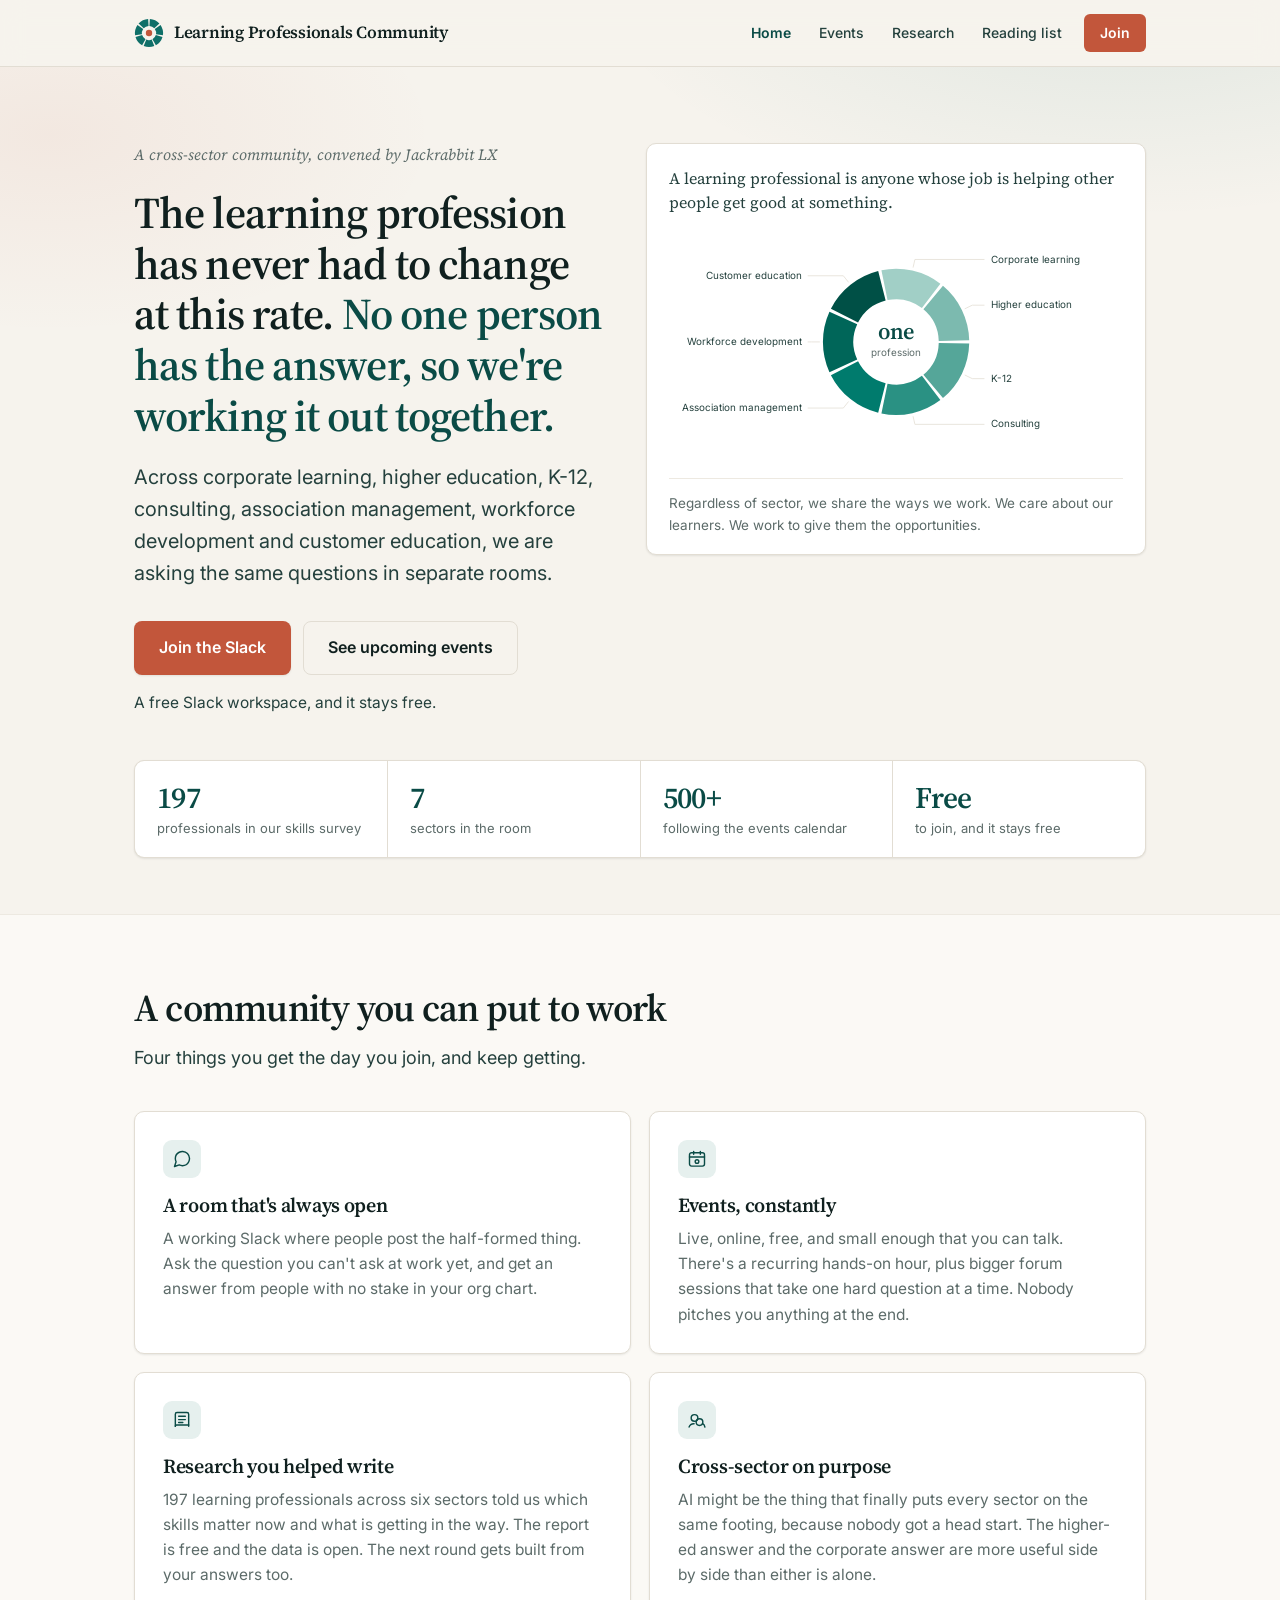
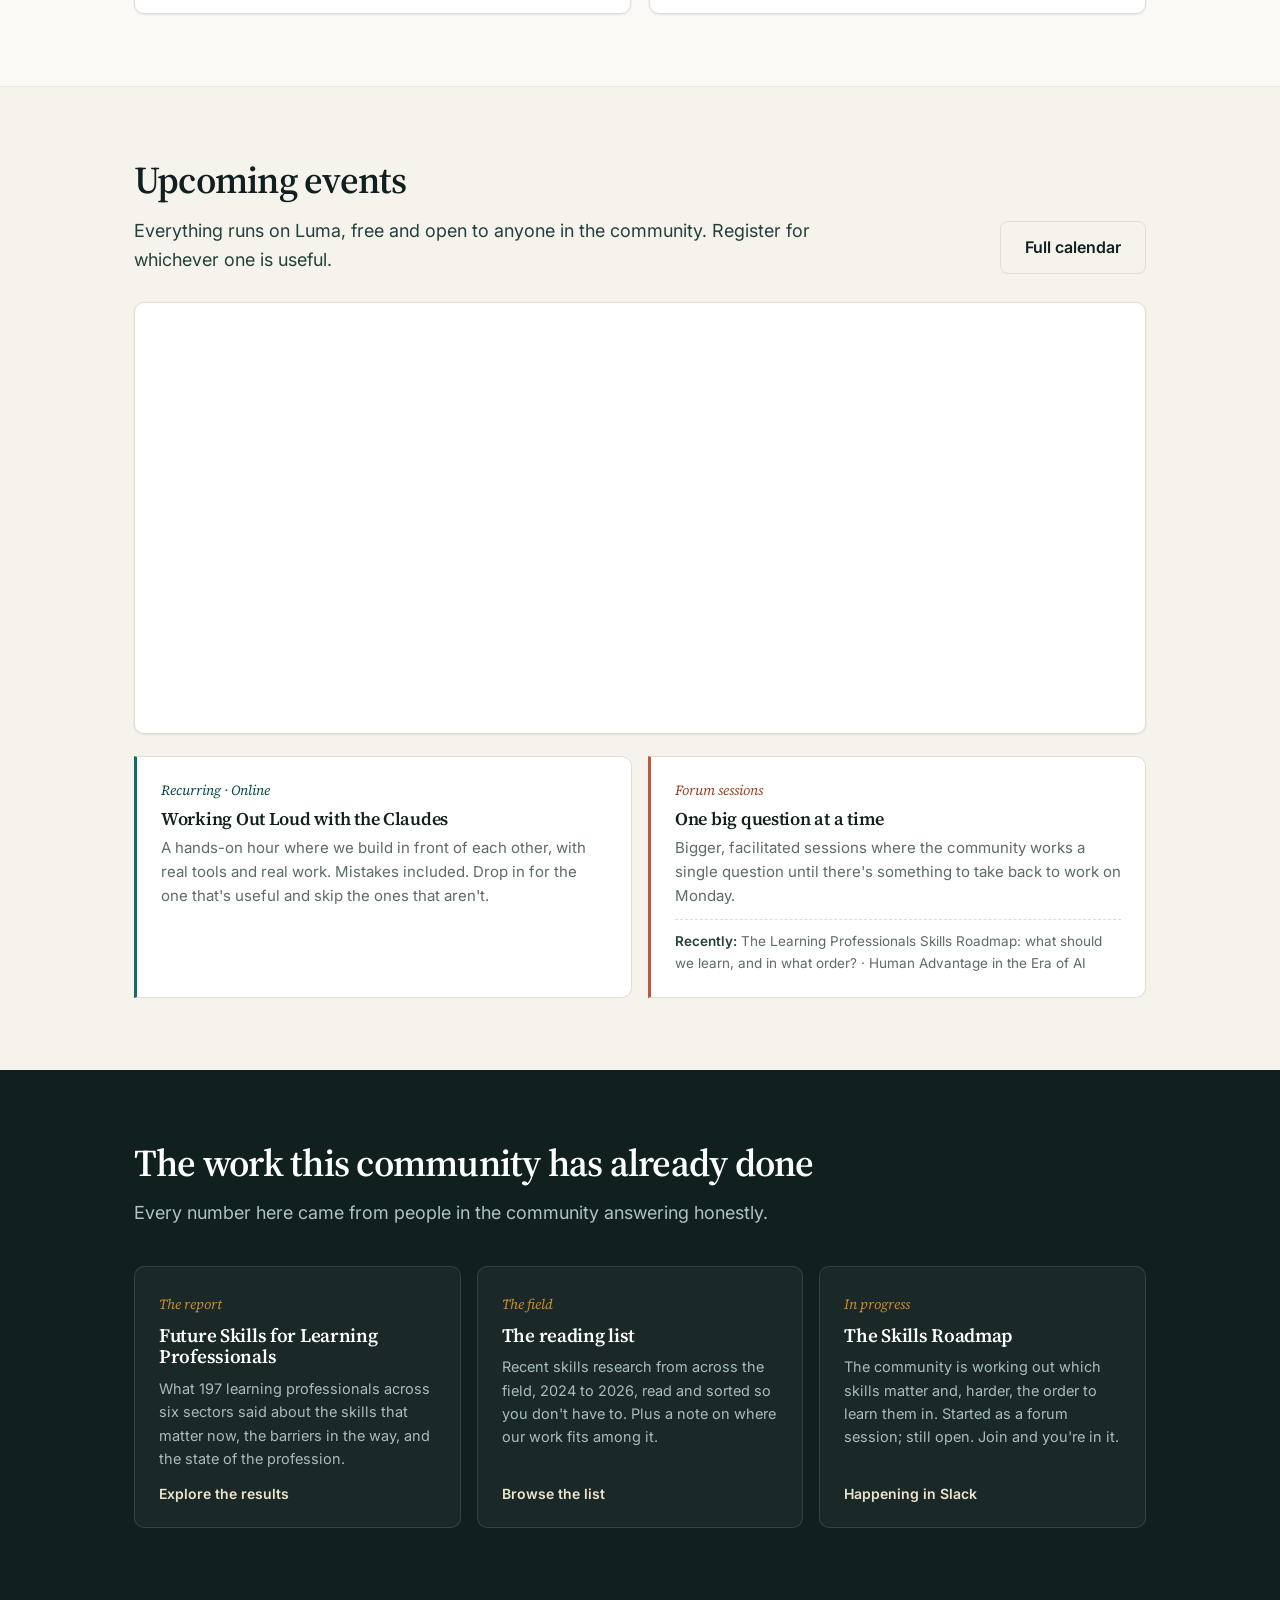
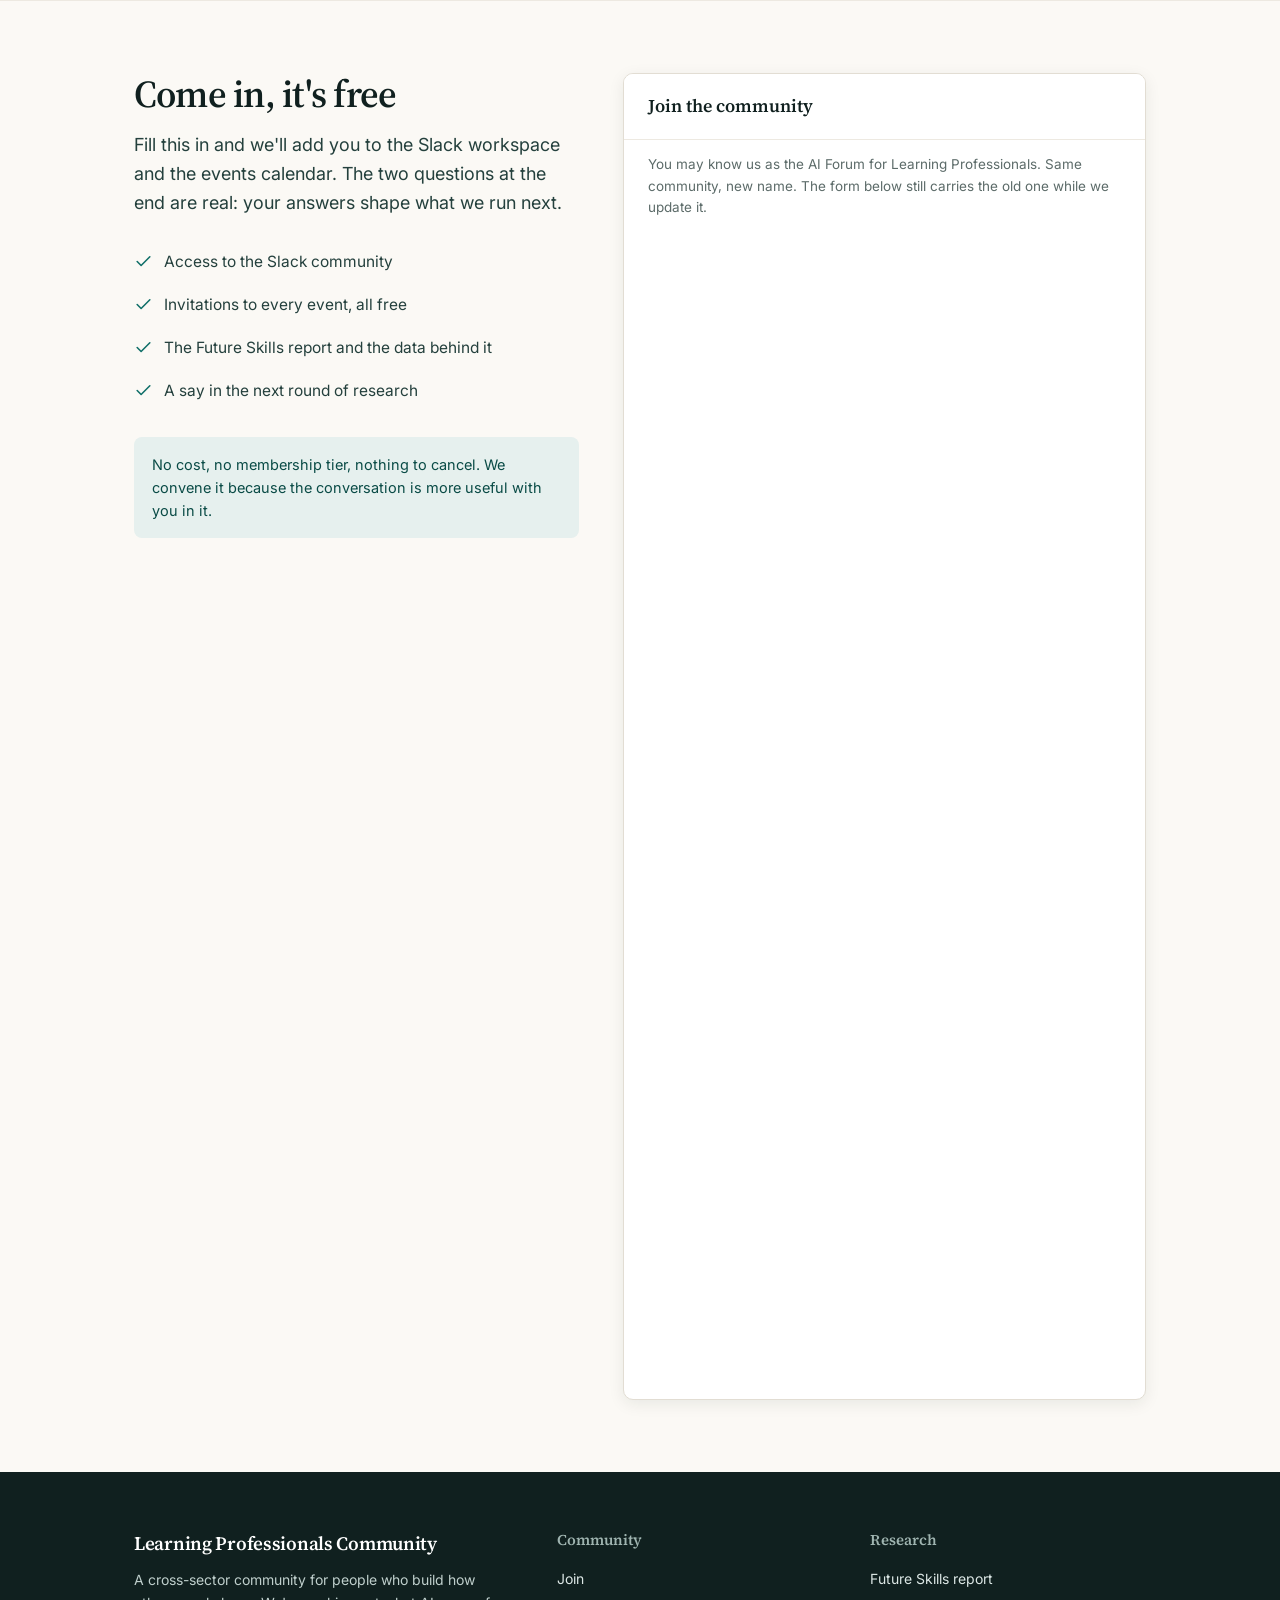
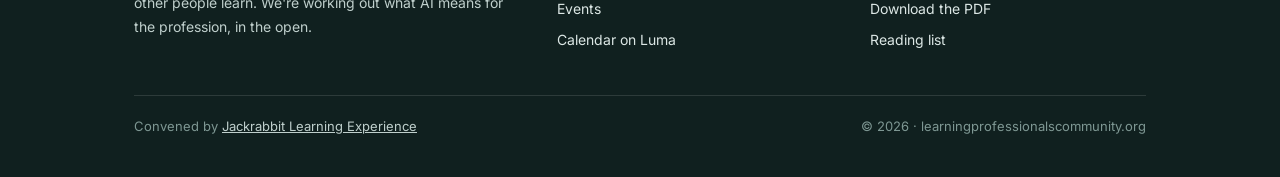
==== index.html @ d0ec8c8e "Rewrite the search and social blurbs to match the new headline Both were written for "Nobody has wor" ====
<!DOCTYPE html>
<html lang="en">
<head>
<meta charset="UTF-8">
<meta name="viewport" content="width=device-width, initial-scale=1.0">
<title>Learning Professionals Community</title>
<meta name="description" content="A free Slack community for learning professionals across seven sectors, with live online events and open research built from our own answers.">
<meta property="og:title" content="Learning Professionals Community">
<meta property="og:description" content="The learning profession has never had to change at this rate, and no one person has the answer. Free, on Slack, across seven sectors.">
<meta property="og:type" content="website">
<meta property="og:url" content="https://learningprofessionalscommunity.org/">
<meta property="og:image" content="https://learningprofessionalscommunity.org/assets/og-card.png">
<meta property="og:image:width" content="1200">
<meta property="og:image:height" content="630">
<meta property="og:image:alt" content="Learning Professionals Community. Free. On Slack. Run by practitioners.">
<meta property="og:site_name" content="Learning Professionals Community">
<meta name="twitter:card" content="summary_large_image">
<meta name="twitter:image" content="https://learningprofessionalscommunity.org/assets/og-card.png">
<link rel="icon" href="assets/mark.svg" type="image/svg+xml">
<link rel="preconnect" href="https://fonts.googleapis.com">
<link rel="preconnect" href="https://fonts.gstatic.com" crossorigin>
<link href="https://fonts.googleapis.com/css2?family=Inter:wght@400;500;600;700&family=Source+Serif+4:opsz,wght@8..60,400;8..60,600;8..60,700&display=swap" rel="stylesheet">
<link rel="stylesheet" href="assets/style.css">
<style>
  /* ---------- Hero ---------- */
  .hero {
    background:
      radial-gradient(900px 420px at 88% -12%, rgba(15,111,104,0.10), transparent 60%),
      radial-gradient(620px 320px at 4% 8%, rgba(194,86,59,0.07), transparent 62%);
    padding: 76px 0 56px;
  }
  .hero-kicker {
    font-family: var(--serif);
    font-style: italic;
    font-size: 15.5px;
    color: var(--muted);
    margin-bottom: 20px;
  }
  .hero h1 {
    font-size: clamp(31px, 4vw, 44px);
    max-width: 23ch;
    margin-bottom: 20px;
  }
  .hero h1 em { font-style: normal; color: var(--teal-deep); }
  .hero-lede {
    font-size: clamp(17px, 2vw, 20px);
    color: var(--ink-soft);
    max-width: 58ch;
    margin-bottom: 32px;
  }
  .hero-actions { display: flex; gap: 12px; flex-wrap: wrap; margin-bottom: 44px; }

  .stat-strip {
    display: grid;
    grid-template-columns: repeat(4, 1fr);
    gap: 1px;
    background: var(--line);
    border: 1px solid var(--line);
    border-radius: var(--radius);
    overflow: hidden;
    box-shadow: var(--shadow-sm);
  }
  .stat { background: var(--surface); padding: 20px 22px; }
  .stat .n {
    font-family: var(--serif);
    font-size: 30px;
    font-weight: 600;
    color: var(--teal-deep);
    letter-spacing: -0.02em;
    line-height: 1.1;
  }
  .stat .l {
    font-size: 13px;
    color: var(--muted);
    margin-top: 5px;
    line-height: 1.4;
  }

  /* ---------- Hero sector ring ---------- */
  .hero-grid {
    display: grid;
    grid-template-columns: 1fr 1.06fr;
    gap: 40px;
    align-items: start;
    margin-bottom: 44px;
  }
  .hero-copy .hero-actions { margin-bottom: 0; }

  .hero-assure {
    margin-top: 16px;
    font-size: 15.5px;
    color: var(--ink-soft);
  }
  .form-card-note {
    padding: 14px 24px 0;
    font-size: 13.5px;
    line-height: 1.6;
    color: var(--muted);
  }

  .sector-figure {
    background: var(--surface);
    border: 1px solid var(--line);
    border-radius: var(--radius);
    padding: 22px 22px 18px;
    box-shadow: var(--shadow-sm);
  }
  .sector-def {
    font-family: var(--serif);
    font-size: 16px;
    line-height: 1.5;
    color: var(--ink-soft);
    margin-bottom: 6px;
  }
  .sector-ring { width: 100%; height: auto; display: block; }

  .seg { transition: opacity 0.16s ease, fill 0.16s ease; }
  .lead { fill: none; stroke: var(--line); stroke-width: 1; }
  .lbl { font-family: var(--sans); font-size: 13px; fill: var(--ink-soft); }
  .lead, .lbl { transition: stroke 0.16s ease, fill 0.16s ease, font-weight 0.16s ease; }

  .sector-figure.on .seg { opacity: 0.25; }
  .sector-figure.on .seg.hot { opacity: 1; fill: var(--clay); }
  .sector-figure.on .lbl { fill: var(--muted); }
  .sector-figure.on .lbl.hot { fill: var(--clay-deep); font-weight: 600; }
  .sector-figure.on .lead.hot { stroke: var(--clay); }

  .ring-centre-n {
    font-family: var(--serif); font-size: 30px; font-weight: 600;
    fill: var(--teal-deep); letter-spacing: -0.02em;
  }
  .ring-centre-l { font-family: var(--sans); font-size: 13px; fill: var(--muted); }

  .sector-list { display: none; list-style: none; margin: 4px 0 0; }
  .sector-list li {
    display: flex; align-items: center; gap: 9px;
    font-size: 14.5px; color: var(--ink-soft); padding: 4px 0;
  }
  .sector-list .dot { width: 9px; height: 9px; border-radius: 2px; flex-shrink: 0; }

  .sector-figure figcaption {
    margin-top: 14px; padding-top: 14px;
    border-top: 1px solid var(--line-soft);
    font-size: 13.5px; line-height: 1.6; color: var(--muted);
  }

  @media (max-width: 980px) {
    .hero-grid { grid-template-columns: 1fr; gap: 34px; }
  }
  @media (max-width: 620px) {
    .ring-labels { display: none; }
    .sector-ring { max-width: 300px; margin: 0 auto; }
    .sector-list { display: block; }
  }
  @media (prefers-reduced-motion: reduce) {
    .seg, .lead, .lbl { transition: none; }
  }

  /* ---------- Benefits ---------- */
  .benefits { background: var(--surface-alt); border-top: 1px solid var(--line-soft); border-bottom: 1px solid var(--line-soft); }
  .benefit-grid {
    display: grid;
    grid-template-columns: repeat(2, 1fr);
    gap: 18px;
    margin-top: 38px;
  }
  .benefit {
    background: var(--surface);
    border: 1px solid var(--line);
    border-radius: var(--radius);
    padding: 28px 28px 26px;
    box-shadow: var(--shadow-sm);
  }
  .benefit .ico {
    width: 38px; height: 38px;
    border-radius: 9px;
    background: var(--teal-wash);
    display: grid; place-items: center;
    margin-bottom: 16px;
  }
  .benefit .ico svg { width: 20px; height: 20px; stroke: var(--teal-deep); fill: none; stroke-width: 1.7; stroke-linecap: round; stroke-linejoin: round; }
  .benefit h3 { margin-bottom: 9px; color: var(--ink); }
  .benefit p { color: var(--muted); font-size: 15.5px; line-height: 1.62; }

  /* ---------- Events ---------- */
  .events-head {
    display: flex;
    align-items: flex-end;
    justify-content: space-between;
    gap: 24px;
    flex-wrap: wrap;
    margin-bottom: 28px;
  }
  .luma-frame {
    border: 1px solid var(--line);
    border-radius: var(--radius);
    overflow: hidden;
    background: var(--surface);
    box-shadow: var(--shadow-sm);
  }
  .luma-frame iframe { display: block; width: 100%; height: 430px; border: 0; }

  .rhythm {
    display: grid;
    grid-template-columns: repeat(2, 1fr);
    gap: 16px;
    margin-top: 22px;
  }
  .rhythm-card {
    background: var(--surface);
    border: 1px solid var(--line);
    border-left: 3px solid var(--teal);
    border-radius: 0 var(--radius) var(--radius) 0;
    padding: 22px 24px;
  }
  .rhythm-card.alt { border-left-color: var(--clay); }
  .rhythm-kicker {
    font-family: var(--serif); font-style: italic;
    font-size: 14px; color: var(--teal-deep); margin-bottom: 7px;
  }
  .rhythm-card.alt .rhythm-kicker { color: var(--clay-deep); }
  .rhythm-card h3 { font-size: 18px; margin-bottom: 7px; }
  .rhythm-card p { font-size: 15px; color: var(--muted); line-height: 1.6; }
  .rhythm-card .past { font-size: 13.5px; color: var(--muted); margin-top: 11px; padding-top: 11px; border-top: 1px dashed var(--line); }
  .rhythm-card .past strong { color: var(--ink-soft); font-weight: 600; }

  /* ---------- Research ---------- */
  .research { background: var(--ink); color: #DCE7E5; }
  .research h2 { color: #fff; }
  .research .lede { color: #AFC3C0; }
  .research-grid {
    display: grid;
    grid-template-columns: repeat(3, 1fr);
    gap: 16px;
    margin-top: 38px;
  }
  .rcard {
    background: rgba(255,255,255,0.045);
    border: 1px solid rgba(255,255,255,0.11);
    border-radius: var(--radius);
    padding: 26px 24px 22px;
    text-decoration: none;
    display: flex;
    flex-direction: column;
    gap: 9px;
    transition: background 0.15s, border-color 0.15s, transform 0.15s;
  }
  a.rcard:hover { background: rgba(255,255,255,0.085); border-color: rgba(255,255,255,0.24); transform: translateY(-2px); }
  .rcard .tag {
    font-family: var(--serif); font-style: italic;
    font-size: 14px; color: var(--amber);
  }
  .rcard h3 { color: #fff; font-size: 19px; }
  .rcard p { font-size: 14.5px; color: #A8BDBA; line-height: 1.6; flex: 1; }
  .rcard .go { font-size: 14px; font-weight: 600; color: #EFE3CE; margin-top: 4px; }
  .rcard.static { cursor: default; }

  /* ---------- Join ---------- */
  .join { background: var(--surface-alt); border-top: 1px solid var(--line-soft); }
  .join-layout {
    display: grid;
    grid-template-columns: 0.92fr 1.08fr;
    gap: 44px;
    align-items: start;
  }
  .join-points { list-style: none; margin-top: 24px; }
  .join-points li {
    display: flex; gap: 11px; align-items: flex-start;
    padding: 9px 0; font-size: 15.5px; color: var(--ink-soft);
  }
  .join-points svg { width: 19px; height: 19px; flex-shrink: 0; margin-top: 2px; stroke: var(--teal); fill: none; stroke-width: 2; stroke-linecap: round; stroke-linejoin: round; }
  .join-note {
    margin-top: 24px; padding: 16px 18px;
    background: var(--teal-wash); border-radius: 8px;
    font-size: 14.5px; color: var(--teal-deep); line-height: 1.6;
  }
  .form-card {
    background: var(--surface);
    border: 1px solid var(--line);
    border-radius: var(--radius);
    box-shadow: var(--shadow-md);
    overflow: hidden;
  }
  .form-card-head {
    padding: 18px 24px;
    border-bottom: 1px solid var(--line-soft);
    background: var(--surface);
  }
  .form-card-head strong { font-family: var(--serif); font-size: 18px; font-weight: 600; display: block; }
  .form-card iframe { display: block; width: 100%; height: 1180px; border: 0; }

  @media (max-width: 900px) {
    .join-layout { grid-template-columns: 1fr; gap: 32px; }
    .research-grid { grid-template-columns: 1fr; }
  }
  @media (max-width: 760px) {
    .hero { padding: 48px 0 40px; }
    .stat-strip { grid-template-columns: repeat(2, 1fr); }
    .benefit-grid, .rhythm { grid-template-columns: 1fr; }
    .luma-frame iframe { height: 480px; }
    .form-card iframe { height: 1320px; }
  }
</style>
</head>
<body>

<header class="masthead">
  <div class="masthead-inner">
    <a class="wordmark" href="index.html">
      <svg class="mark" viewBox="0 0 32 32" aria-hidden="true">
        <path d="M16.92 1.03A15 15 0 0 1 27.13 5.95L21.64 10.91A7.6 7.6 0 0 0 16.46 8.41Z" fill="#0F6F68"/>
        <path d="M28.28 7.38A15 15 0 0 1 30.8 18.44L23.5 17.24A7.6 7.6 0 0 0 22.22 11.63Z" fill="#0F6F68"/>
        <path d="M30.39 20.22A15 15 0 0 1 23.32 29.09L19.71 22.63A7.6 7.6 0 0 0 23.29 18.14Z" fill="#0F6F68"/>
        <path d="M21.67 29.89A15 15 0 0 1 10.33 29.89L13.13 23.04A7.6 7.6 0 0 0 18.87 23.04Z" fill="#0F6F68"/>
        <path d="M8.68 29.09A15 15 0 0 1 1.61 20.22L8.71 18.14A7.6 7.6 0 0 0 12.29 22.63Z" fill="#0F6F68"/>
        <path d="M1.2 18.44A15 15 0 0 1 3.72 7.38L9.78 11.63A7.6 7.6 0 0 0 8.5 17.24Z" fill="#0F6F68"/>
        <path d="M4.87 5.95A15 15 0 0 1 15.08 1.03L15.54 8.41A7.6 7.6 0 0 0 10.36 10.91Z" fill="#0F6F68"/>
        <circle cx="16" cy="16" r="3.4" fill="#C2563B"/>
      </svg>
      <span class="wordmark-text">Learning Professionals Community</span>
    </a>
    <nav class="site-nav">
      <a href="index.html" class="current">Home</a>
      <a href="#events">Events</a>
      <a href="research.html">Research</a>
      <a href="reading-list.html">Reading list</a>
      <a href="#join" class="nav-cta">Join</a>
    </nav>
  </div>
</header>

<main>

  <!-- ===== Hero ===== -->
  <section class="hero">
    <div class="wrap">
      <div class="hero-grid">
       <div class="hero-copy">
        <div class="hero-kicker">A cross-sector community, convened by Jackrabbit LX</div>
        <h1>The learning profession has never had to change at this rate. <em>No one person has the answer, so we're working it out together.</em></h1>
        <p class="hero-lede">
          Across corporate learning, higher education, K-12, consulting, association
          management, workforce development and customer education, we are asking the same
          questions in separate rooms.
        </p>
        <div class="hero-actions">
          <a class="btn btn-primary" href="#join">Join the Slack</a>
          <a class="btn btn-ghost" href="#events">See upcoming events</a>
        </div>
        <p class="hero-assure">A free Slack workspace, and it stays free.</p>
       </div>
      <figure class="sector-figure">
        <p class="sector-def">A learning professional is anyone whose job is helping other
          people get good at something.</p>
        <svg class="sector-ring" viewBox="-18 0 596 320" role="img"
             aria-label="A ring of seven equal segments, one for each sector these learning professionals work in">
          <g class="ring-segs">
        <path class="seg" data-i="0" fill="#A1CFC6" d="M260.77 65.95A96 96 0 0 1 338.14 83.61L313.91 115.44A56 56 0 0 0 268.78 105.14Z"><title>Corporate learning</title></path>
        <path class="seg" data-i="1" fill="#7CBAAF" d="M341.54 86.32A96 96 0 0 1 375.98 157.82L335.99 158.73A56 56 0 0 0 315.9 117.02Z"><title>Higher education</title></path>
        <path class="seg" data-i="2" fill="#55A699" d="M375.98 162.18A96 96 0 0 1 341.54 233.68L315.9 202.98A56 56 0 0 0 335.99 161.27Z"><title>K-12</title></path>
        <path class="seg" data-i="3" fill="#2A9183" d="M338.14 236.39A96 96 0 0 1 260.77 254.05L268.78 214.86A56 56 0 0 0 313.91 204.56Z"><title>Consulting</title></path>
        <path class="seg" data-i="4" fill="#007B6D" d="M256.52 253.08A96 96 0 0 1 194.47 203.6L230.11 185.44A56 56 0 0 0 266.3 214.3Z"><title>Association management</title></path>
        <path class="seg" data-i="5" fill="#006659" d="M192.58 199.68A96 96 0 0 1 192.58 120.32L229.01 136.85A56 56 0 0 0 229.01 183.15Z"><title>Workforce development</title></path>
        <path class="seg" data-i="6" fill="#005046" d="M194.47 116.4A96 96 0 0 1 256.52 66.92L266.3 105.7A56 56 0 0 0 230.11 134.56Z"><title>Customer education</title></path>

          </g>
          <g class="ring-labels">
        <path class="lead" data-i="0" d="M302.3 62.5L304.7 51.8L396 51.8"/>
        <path class="lead" data-i="1" d="M370.1 116.6L380 111.8L396 111.8"/>
        <path class="lead" data-i="2" d="M370.1 203.4L380 208.2L396 208.2"/>
        <path class="lead" data-i="3" d="M302.3 257.5L304.7 268.2L396 268.2"/>
        <path class="lead" data-i="4" d="M217.7 238.2L210.8 246.8L164 246.8"/>
        <path class="lead" data-i="5" d="M180 160L169 160L164 160"/>
        <path class="lead" data-i="6" d="M217.7 81.8L210.8 73.2L164 73.2"/>

        <text class="lbl" data-i="0" x="404" y="55.8" text-anchor="start">Corporate learning</text>
        <text class="lbl" data-i="1" x="404" y="115.8" text-anchor="start">Higher education</text>
        <text class="lbl" data-i="2" x="404" y="212.2" text-anchor="start">K-12</text>
        <text class="lbl" data-i="3" x="404" y="272.2" text-anchor="start">Consulting</text>
        <text class="lbl" data-i="4" x="156" y="250.8" text-anchor="end">Association management</text>
        <text class="lbl" data-i="5" x="156" y="164" text-anchor="end">Workforce development</text>
        <text class="lbl" data-i="6" x="156" y="77.2" text-anchor="end">Customer education</text>

          </g>
          <text class="ring-centre-n" x="280" y="156" text-anchor="middle">one</text>
          <text class="ring-centre-l" x="280" y="178" text-anchor="middle">profession</text>
        </svg>
        <ul class="sector-list">
          <li data-i="0"><span class="dot" style="background:#A1CFC6"></span>Corporate learning</li>
          <li data-i="1"><span class="dot" style="background:#7CBAAF"></span>Higher education</li>
          <li data-i="2"><span class="dot" style="background:#55A699"></span>K-12</li>
          <li data-i="3"><span class="dot" style="background:#2A9183"></span>Consulting</li>
          <li data-i="4"><span class="dot" style="background:#007B6D"></span>Association management</li>
          <li data-i="5"><span class="dot" style="background:#006659"></span>Workforce development</li>
          <li data-i="6"><span class="dot" style="background:#005046"></span>Customer education</li>
        </ul>
        <figcaption>
          Regardless of sector, we share the ways we work. We care about our learners.
          We work to give them the opportunities.
        </figcaption>
      </figure>
      </div>

      <div class="stat-strip">
        <div class="stat"><div class="n">197</div><div class="l">professionals in our skills survey</div></div>
        <div class="stat"><div class="n">7</div><div class="l">sectors in the room</div></div>
        <div class="stat"><div class="n">500+</div><div class="l">following the events calendar</div></div>
        <div class="stat"><div class="n">Free</div><div class="l">to join, and it stays free</div></div>
      </div>
    </div>
  </section>

  <!-- ===== Benefits ===== -->
  <section class="benefits">
    <div class="wrap">
      <h2>A community you can put to work</h2>
      <p class="lede">Four things you get the day you join, and keep getting.</p>

      <div class="benefit-grid">
        <div class="benefit">
          <div class="ico"><svg viewBox="0 0 24 24"><path d="M21 11.5a8.4 8.4 0 0 1-.9 3.8 8.5 8.5 0 0 1-7.6 4.7 8.4 8.4 0 0 1-3.8-.9L3 21l1.9-5.7a8.4 8.4 0 0 1-.9-3.8 8.5 8.5 0 0 1 4.7-7.6 8.4 8.4 0 0 1 3.8-.9h.5a8.5 8.5 0 0 1 8 8v.5z"/></svg></div>
          <h3>A room that's always open</h3>
          <p>A working Slack where people post the half-formed thing. Ask the question you can't ask at work yet, and get an answer from people with no stake in your org chart.</p>
        </div>
        <div class="benefit">
          <div class="ico"><svg viewBox="0 0 24 24"><rect x="3" y="4.5" width="18" height="16" rx="2.5"/><path d="M3 9.5h18M8 2.8v3.4M16 2.8v3.4"/><circle cx="12" cy="15" r="2.2"/></svg></div>
          <h3>Events, constantly</h3>
          <p>Live, online, free, and small enough that you can talk. There's a recurring hands-on hour, plus bigger forum sessions that take one hard question at a time. Nobody pitches you anything at the end.</p>
        </div>
        <div class="benefit">
          <div class="ico"><svg viewBox="0 0 24 24"><path d="M4 19.5V5a2 2 0 0 1 2-2h12a2 2 0 0 1 2 2v14.5"/><path d="M4 19.5A1.5 1.5 0 0 1 5.5 18H20M8 7.5h8M8 11.5h8M8 15h5"/></svg></div>
          <h3>Research you helped write</h3>
          <p>197 learning professionals across six sectors told us which skills matter now and what is getting in the way. The report is free and the data is open. The next round gets built from your answers too.</p>
        </div>
        <div class="benefit">
          <div class="ico"><svg viewBox="0 0 24 24"><circle cx="9" cy="9.5" r="4"/><circle cx="15" cy="14.5" r="4"/><path d="M2.5 20.5a6 6 0 0 1 6-4M21.5 20.5a6 6 0 0 0-3-4.4"/></svg></div>
          <h3>Cross-sector on purpose</h3>
          <p>AI might be the thing that finally puts every sector on the same footing, because nobody got a head start. The higher-ed answer and the corporate answer are more useful side by side than either is alone.</p>
        </div>
      </div>
    </div>
  </section>

  <!-- ===== Events ===== -->
  <section id="events">
    <div class="wrap">
      <div class="events-head">
        <div>
          <h2>Upcoming events</h2>
          <p class="lede">Everything runs on Luma, free and open to anyone in the community. Register for whichever one is useful.</p>
        </div>
        <a class="btn btn-ghost" href="https://luma.com/jlx" target="_blank" rel="noopener">Full calendar</a>
      </div>

      <div class="luma-frame">
        <iframe src="https://luma.com/embed/calendar/cal-mXmLGOjZAUvTh31/events?theme=light" title="Upcoming events calendar" allowfullscreen loading="lazy"></iframe>
      </div>

      <div class="rhythm">
        <div class="rhythm-card">
          <div class="rhythm-kicker">Recurring · Online</div>
          <h3>Working Out Loud with the Claudes</h3>
          <p>A hands-on hour where we build in front of each other, with real tools and real work. Mistakes included. Drop in for the one that's useful and skip the ones that aren't.</p>
        </div>
        <div class="rhythm-card alt">
          <div class="rhythm-kicker">Forum sessions</div>
          <h3>One big question at a time</h3>
          <p>Bigger, facilitated sessions where the community works a single question until there's something to take back to work on Monday.</p>
          <div class="past"><strong>Recently:</strong> The Learning Professionals Skills Roadmap: what should we learn, and in what order? · Human Advantage in the Era of AI</div>
        </div>
      </div>
    </div>
  </section>

  <!-- ===== Research ===== -->
  <section class="research">
    <div class="wrap">
      <h2>The work this community has already done</h2>
      <p class="lede">Every number here came from people in the community answering honestly.</p>

      <div class="research-grid">
        <a class="rcard" href="research.html">
          <div class="tag">The report</div>
          <h3>Future Skills for Learning Professionals</h3>
          <p>What 197 learning professionals across six sectors said about the skills that matter now, the barriers in the way, and the state of the profession.</p>
          <div class="go">Explore the results</div>
        </a>
        <a class="rcard" href="reading-list.html">
          <div class="tag">The field</div>
          <h3>The reading list</h3>
          <p>Recent skills research from across the field, 2024 to 2026, read and sorted so you don't have to. Plus a note on where our work fits among it.</p>
          <div class="go">Browse the list</div>
        </a>
        <div class="rcard static">
          <div class="tag">In progress</div>
          <h3>The Skills Roadmap</h3>
          <p>The community is working out which skills matter and, harder, the order to learn them in. Started as a forum session; still open. Join and you're in it.</p>
          <div class="go">Happening in Slack</div>
        </div>
      </div>
    </div>
  </section>

  <!-- ===== Join ===== -->
  <section class="join" id="join">
    <div class="wrap">
      <div class="join-layout">
        <div>
          <h2>Come in, it's free</h2>
          <p class="lede">Fill this in and we'll add you to the Slack workspace and the events calendar. The two questions at the end are real: your answers shape what we run next.</p>
          <ul class="join-points">
            <li><svg viewBox="0 0 24 24"><path d="M20 6 9 17l-5-5"/></svg> Access to the Slack community</li>
            <li><svg viewBox="0 0 24 24"><path d="M20 6 9 17l-5-5"/></svg> Invitations to every event, all free</li>
            <li><svg viewBox="0 0 24 24"><path d="M20 6 9 17l-5-5"/></svg> The Future Skills report and the data behind it</li>
            <li><svg viewBox="0 0 24 24"><path d="M20 6 9 17l-5-5"/></svg> A say in the next round of research</li>
          </ul>
          <div class="join-note">
            No cost, no membership tier, nothing to cancel. We convene it because the
            conversation is more useful with you in it.
          </div>
        </div>

        <div class="form-card">
          <div class="form-card-head">
            <strong>Join the community</strong>
          </div>
          <p class="form-card-note">You may know us as the AI Forum for Learning Professionals.
            Same community, new name. The form below still carries the old one while we
            update it.</p>
          <iframe src="https://2w05j.share.hsforms.com/2_YnFYihuTkyVH8qlJ3sFTg" title="Join the Learning Professionals Community" loading="lazy"></iframe>
        </div>
      </div>
    </div>
  </section>

</main>

<footer class="site-foot">
  <div class="wrap">
    <div class="foot-grid">
      <div>
        <div class="foot-name">Learning Professionals Community</div>
        <p>A cross-sector community for people who build how other people learn. We're working out what AI means for the profession, in the open.</p>
      </div>
      <div class="foot-col">
        <h4>Community</h4>
        <a href="#join">Join</a>
        <a href="#events">Events</a>
        <a href="https://luma.com/jlx" target="_blank" rel="noopener">Calendar on Luma</a>
      </div>
      <div class="foot-col">
        <h4>Research</h4>
        <a href="research.html">Future Skills report</a>
        <a href="assets/future-skills-report.pdf">Download the PDF</a>
        <a href="reading-list.html">Reading list</a>
      </div>
    </div>
    <div class="foot-rule">
      <div>Convened by <a href="https://jackrabbitlx.com" target="_blank" rel="noopener">Jackrabbit Learning Experience</a></div>
      <div>&copy; 2026 · learningprofessionalscommunity.org</div>
    </div>
  </div>
</footer>

<script>
(function () {
  var fig = document.querySelector('.sector-figure');
  if (!fig) return;
  var parts = Array.prototype.slice.call(fig.querySelectorAll('[data-i]'));
  function show(i) {
    fig.classList.toggle('on', i !== null);
    parts.forEach(function (el) {
      el.classList.toggle('hot', i !== null && +el.dataset.i === i);
    });
  }
  parts.forEach(function (el) {
    el.addEventListener('mouseenter', function () { show(+el.dataset.i); });
  });
  fig.addEventListener('mouseleave', function () { show(null); });
})();
</script>

</body>
</html>
---- assets/style.css ----
/* The Learning Professionals Community — shared design system */

:root {
  --ink: #10201F;
  --ink-soft: #24403D;
  --paper: #F6F3ED;
  --surface: #FFFFFF;
  --surface-alt: #FBF9F5;
  --teal: #0F6F68;
  --teal-deep: #0A4B46;
  --teal-wash: #E6F0EE;
  --clay: #C2563B;
  --clay-deep: #9C4028;
  --amber: #C98A2E;
  --muted: #5C6B69;
  --line: #E2DDD3;
  --line-soft: #EDE9E1;

  --serif: 'Source Serif 4', Georgia, 'Times New Roman', serif;
  --sans: 'Inter', -apple-system, BlinkMacSystemFont, 'Segoe UI', Helvetica, Arial, sans-serif;

  --wrap: 1060px;
  --narrow: 720px;
  --radius: 10px;
  --shadow-sm: 0 1px 2px rgba(16, 32, 31, 0.05), 0 1px 3px rgba(16, 32, 31, 0.04);
  --shadow-md: 0 4px 16px rgba(16, 32, 31, 0.08);
  --shadow-lg: 0 16px 48px rgba(16, 32, 31, 0.12);
}

* { box-sizing: border-box; margin: 0; padding: 0; }

html { scroll-behavior: smooth; scroll-padding-top: 86px; }

body {
  font-family: var(--sans);
  background: var(--paper);
  color: var(--ink);
  line-height: 1.6;
  font-size: 17px;
  -webkit-font-smoothing: antialiased;
  -moz-osx-font-smoothing: grayscale;
}

img { max-width: 100%; height: auto; display: block; }

a { color: var(--teal); }

/* ---------- Masthead ---------- */

.masthead {
  position: sticky;
  top: 0;
  z-index: 50;
  background: rgba(246, 243, 237, 0.92);
  backdrop-filter: saturate(180%) blur(12px);
  -webkit-backdrop-filter: saturate(180%) blur(12px);
  border-bottom: 1px solid var(--line);
}

.masthead-inner {
  max-width: var(--wrap);
  margin: 0 auto;
  padding: 14px 24px;
  display: flex;
  align-items: center;
  gap: 24px;
}

.wordmark {
  display: flex;
  align-items: center;
  gap: 10px;
  text-decoration: none;
  flex-shrink: 0;
}

.wordmark .mark {
  width: 30px;
  height: 30px;
  flex-shrink: 0;
}

.wordmark-text {
  font-family: var(--serif);
  font-weight: 600;
  font-size: 17px;
  line-height: 1.15;
  color: var(--ink);
  letter-spacing: -0.015em;
  white-space: nowrap;
}

.site-nav {
  margin-left: auto;
  display: flex;
  align-items: center;
  gap: 4px;
  flex-wrap: wrap;
}

.site-nav a {
  font-size: 14px;
  font-weight: 500;
  text-decoration: none;
  color: var(--ink-soft);
  padding: 7px 12px;
  border-radius: 6px;
  transition: background 0.15s, color 0.15s;
  white-space: nowrap;
}

.site-nav a:hover { background: var(--surface); color: var(--teal-deep); }
.site-nav a.current { color: var(--teal-deep); font-weight: 600; }

.site-nav a.nav-cta {
  background: var(--clay);
  color: #fff;
  font-weight: 600;
  padding: 8px 16px;
  margin-left: 6px;
}

.site-nav a.nav-cta:hover { background: var(--clay-deep); color: #fff; }

/* ---------- Layout ---------- */

.wrap { max-width: var(--wrap); margin: 0 auto; padding: 0 24px; }
.narrow { max-width: var(--narrow); }

section { padding: 72px 0; }
section.tight { padding: 52px 0; }


h1, h2, h3 { font-family: var(--serif); letter-spacing: -0.02em; line-height: 1.15; font-weight: 600; }

h2 { font-size: clamp(28px, 4vw, 38px); color: var(--ink); margin-bottom: 14px; }
h3 { font-size: 20px; letter-spacing: -0.015em; }

.lede { font-size: 18px; color: var(--ink-soft); max-width: 62ch; }

/* ---------- Buttons ---------- */

.btn {
  display: inline-flex;
  align-items: center;
  gap: 8px;
  font-family: var(--sans);
  font-size: 16px;
  font-weight: 600;
  text-decoration: none;
  padding: 13px 24px;
  border-radius: 8px;
  transition: background 0.15s, transform 0.15s, box-shadow 0.15s, border-color 0.15s;
  border: 1px solid transparent;
}

.btn-primary { background: var(--clay); color: #fff; box-shadow: var(--shadow-sm); }
.btn-primary:hover { background: var(--clay-deep); transform: translateY(-1px); box-shadow: var(--shadow-md); }

.btn-ghost { background: transparent; color: var(--ink); border-color: var(--line); }
.btn-ghost:hover { background: var(--surface); border-color: var(--muted); transform: translateY(-1px); }

.btn-light { background: rgba(255,255,255,0.12); color: #fff; border-color: rgba(255,255,255,0.3); }
.btn-light:hover { background: rgba(255,255,255,0.2); transform: translateY(-1px); }

/* ---------- Footer ---------- */

.site-foot {
  background: var(--ink);
  color: #BFCFCC;
  padding: 56px 0 40px;
  font-size: 14px;
}

.foot-grid {
  display: grid;
  grid-template-columns: 1.4fr 1fr 1fr;
  gap: 36px;
  align-items: start;
}

.site-foot .foot-name {
  font-family: var(--serif);
  font-size: 19px;
  font-weight: 600;
  color: #fff;
  letter-spacing: -0.015em;
  margin-bottom: 10px;
}

.site-foot p { max-width: 42ch; line-height: 1.65; }

.foot-col h4 {
  font-family: var(--serif);
  font-size: 15px;
  font-weight: 600;
  color: #9FB4B0;
  margin-bottom: 12px;
}

.foot-col a {
  display: block;
  color: #DCE7E5;
  text-decoration: none;
  padding: 4px 0;
  transition: color 0.15s;
}

.foot-col a:hover { color: #fff; text-decoration: underline; }

.foot-rule {
  border-top: 1px solid rgba(255,255,255,0.12);
  margin-top: 40px;
  padding-top: 20px;
  display: flex;
  justify-content: space-between;
  gap: 16px;
  flex-wrap: wrap;
  font-size: 13px;
  color: #7E9793;
}

.foot-rule a { color: #BFCFCC; }

@media (max-width: 760px) {
  body { font-size: 16px; }
  section { padding: 52px 0; }
  .masthead-inner { padding: 12px 18px; gap: 12px; }
  .wrap { padding: 0 18px; }
  .site-nav { gap: 2px; }
  .site-nav a { padding: 6px 9px; font-size: 13px; }
  .site-nav a.nav-cta { padding: 7px 13px; margin-left: 2px; }
  .wordmark-text { font-size: 15px; white-space: normal; max-width: 13ch; }
  .foot-grid { grid-template-columns: 1fr; gap: 28px; }
}

@media (max-width: 420px) {
  .site-nav a:not(.nav-cta) { display: none; }
}
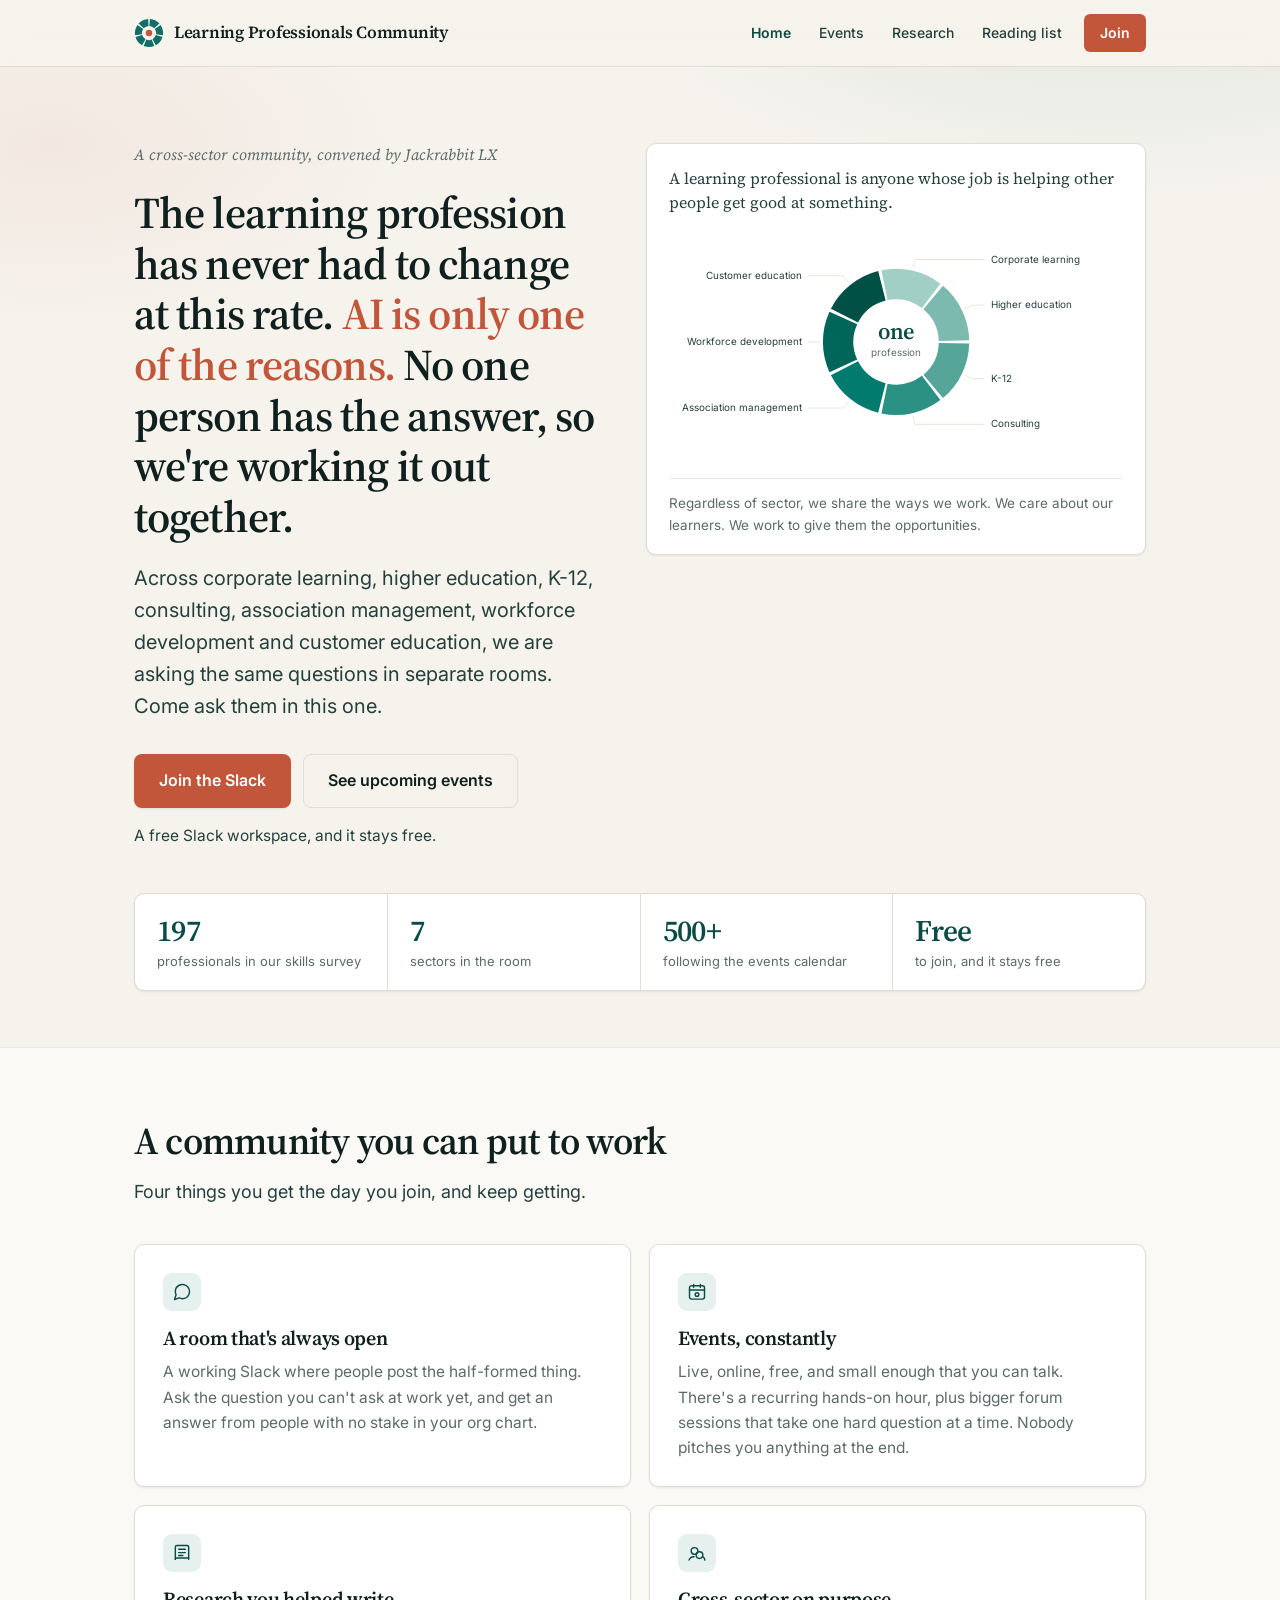
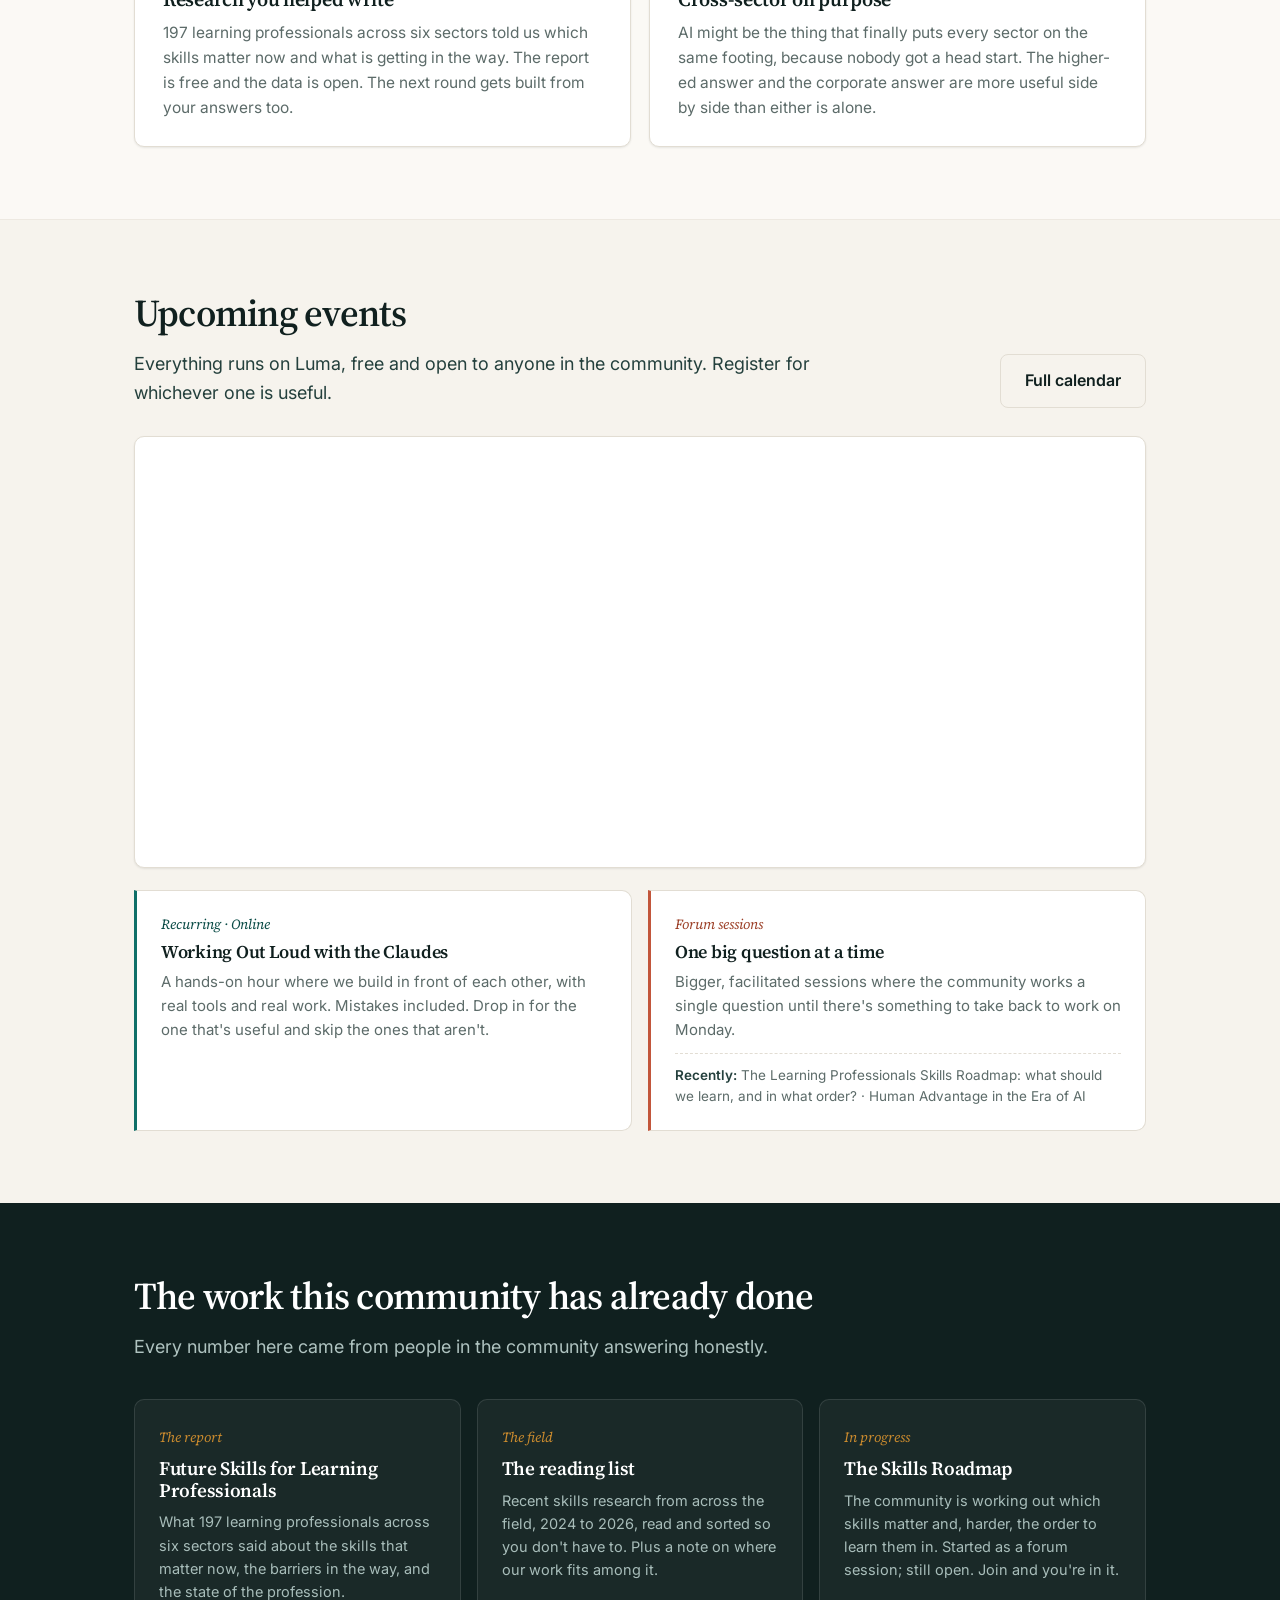
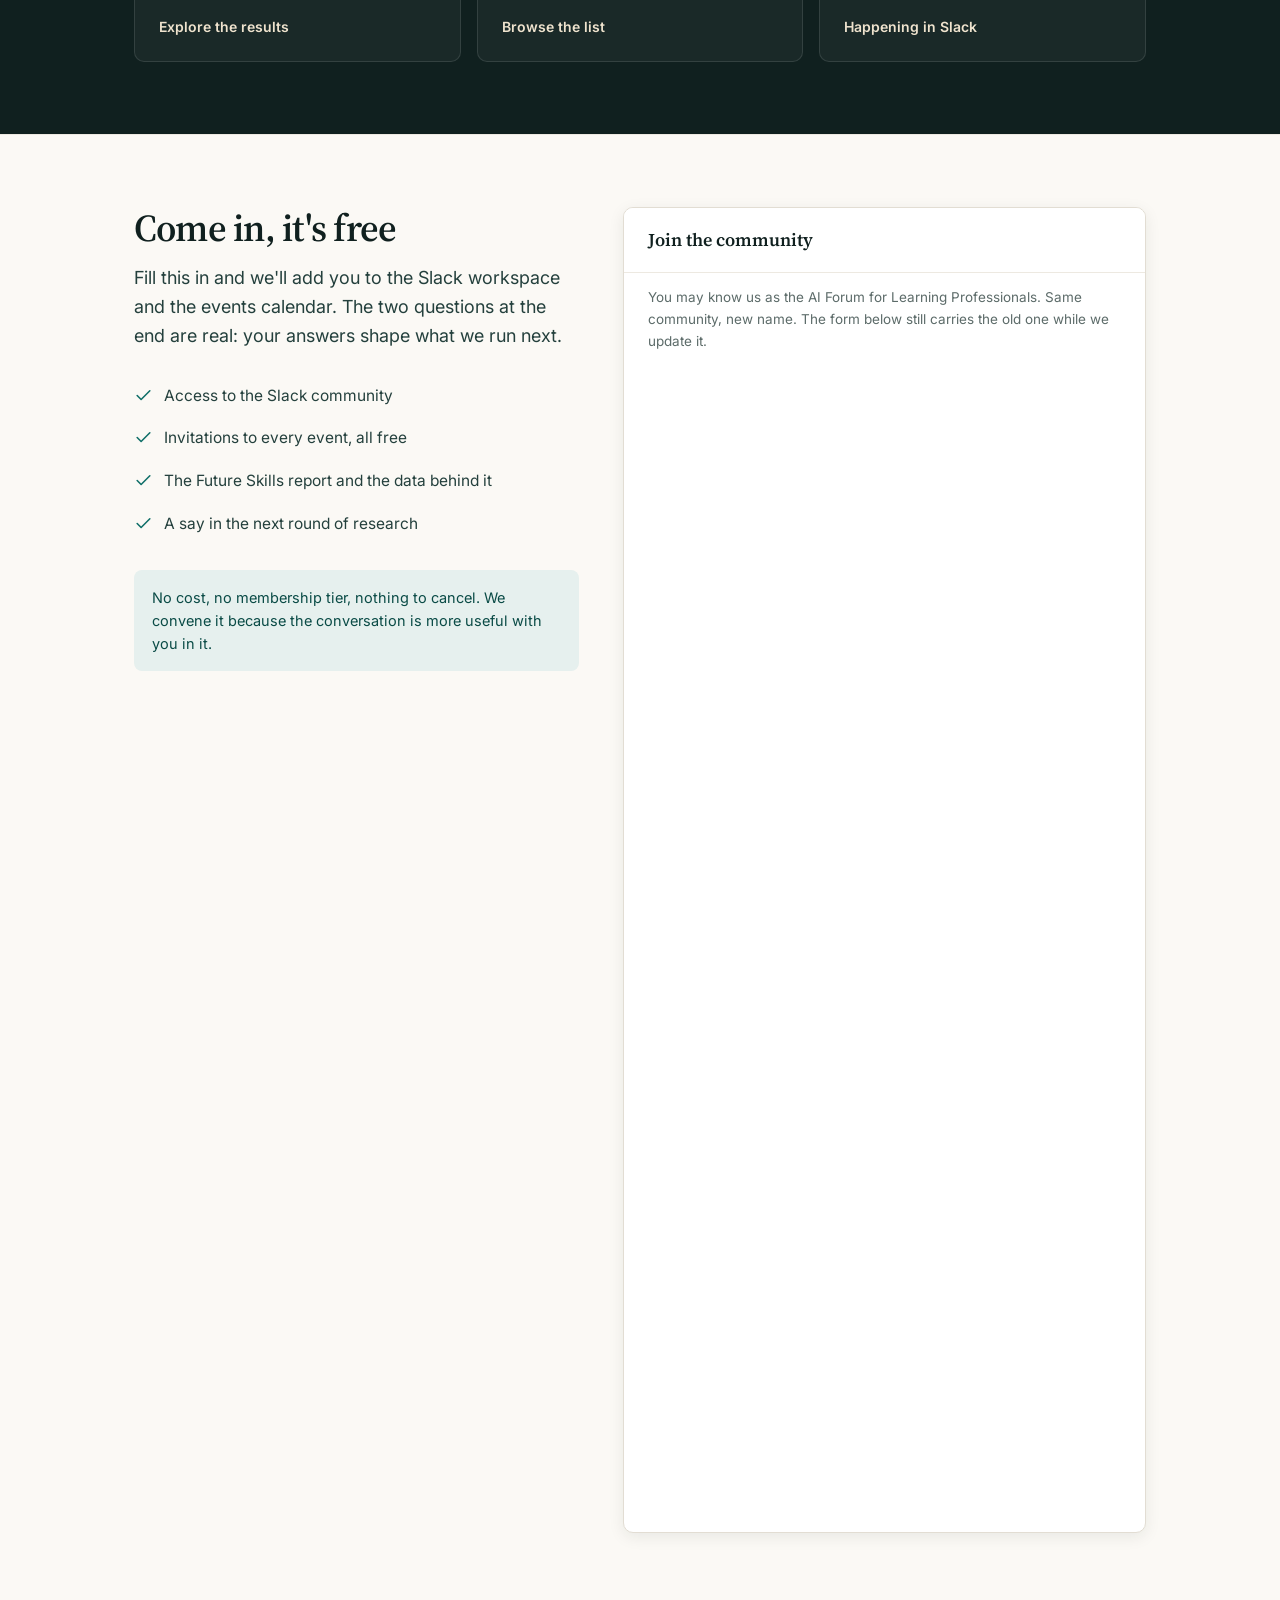
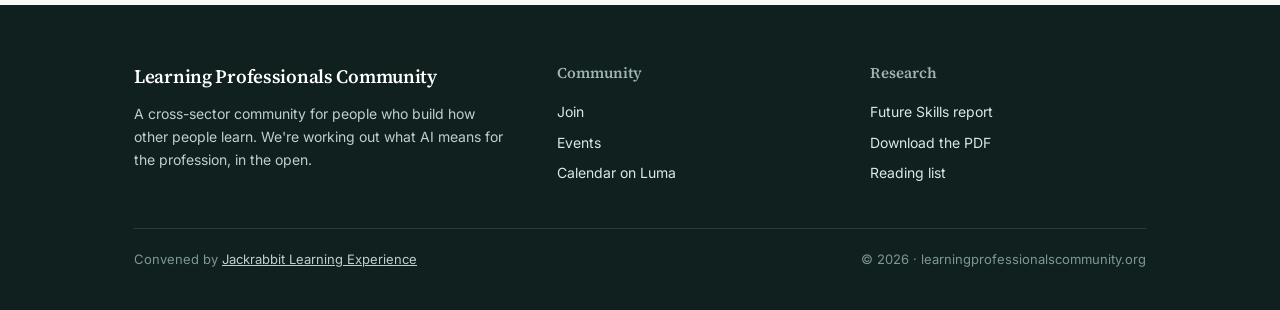
==== commit 3cff2b25: "Name AI in the hero, and invite the reader in James's call on the framing question parked on 12 Nov:" ====
--- a/index.html
+++ b/index.html
@@ -4,9 +4,9 @@
 <meta charset="UTF-8">
 <meta name="viewport" content="width=device-width, initial-scale=1.0">
 <title>Learning Professionals Community</title>
-<meta name="description" content="A free Slack community for learning professionals across seven sectors, with live online events and open research built from our own answers.">
+<meta name="description" content="A free Slack community for learning professionals across seven sectors, working out what AI changes for the profession. Live online events and open research.">
 <meta property="og:title" content="Learning Professionals Community">
-<meta property="og:description" content="The learning profession has never had to change at this rate, and no one person has the answer. Free, on Slack, across seven sectors.">
+<meta property="og:description" content="The learning profession has never had to change at this rate, and AI is only one of the reasons. Free, on Slack, across seven sectors.">
 <meta property="og:type" content="website">
 <meta property="og:url" content="https://learningprofessionalscommunity.org/">
 <meta property="og:image" content="https://learningprofessionalscommunity.org/assets/og-card.png">
@@ -41,7 +41,7 @@
     max-width: 23ch;
     margin-bottom: 20px;
   }
-  .hero h1 em { font-style: normal; color: var(--teal-deep); }
+  .hero h1 em { font-style: normal; color: var(--clay); }
   .hero-lede {
     font-size: clamp(17px, 2vw, 20px);
     color: var(--ink-soft);
@@ -337,11 +337,11 @@
       <div class="hero-grid">
        <div class="hero-copy">
         <div class="hero-kicker">A cross-sector community, convened by Jackrabbit LX</div>
-        <h1>The learning profession has never had to change at this rate. <em>No one person has the answer, so we're working it out together.</em></h1>
+        <h1>The learning profession has never had to change at this rate. <em>AI is only one of the reasons.</em> No one person has the answer, so we're working it out together.</h1>
         <p class="hero-lede">
           Across corporate learning, higher education, K-12, consulting, association
           management, workforce development and customer education, we are asking the same
-          questions in separate rooms.
+          questions in separate rooms. Come ask them in this one.
         </p>
         <div class="hero-actions">
           <a class="btn btn-primary" href="#join">Join the Slack</a>
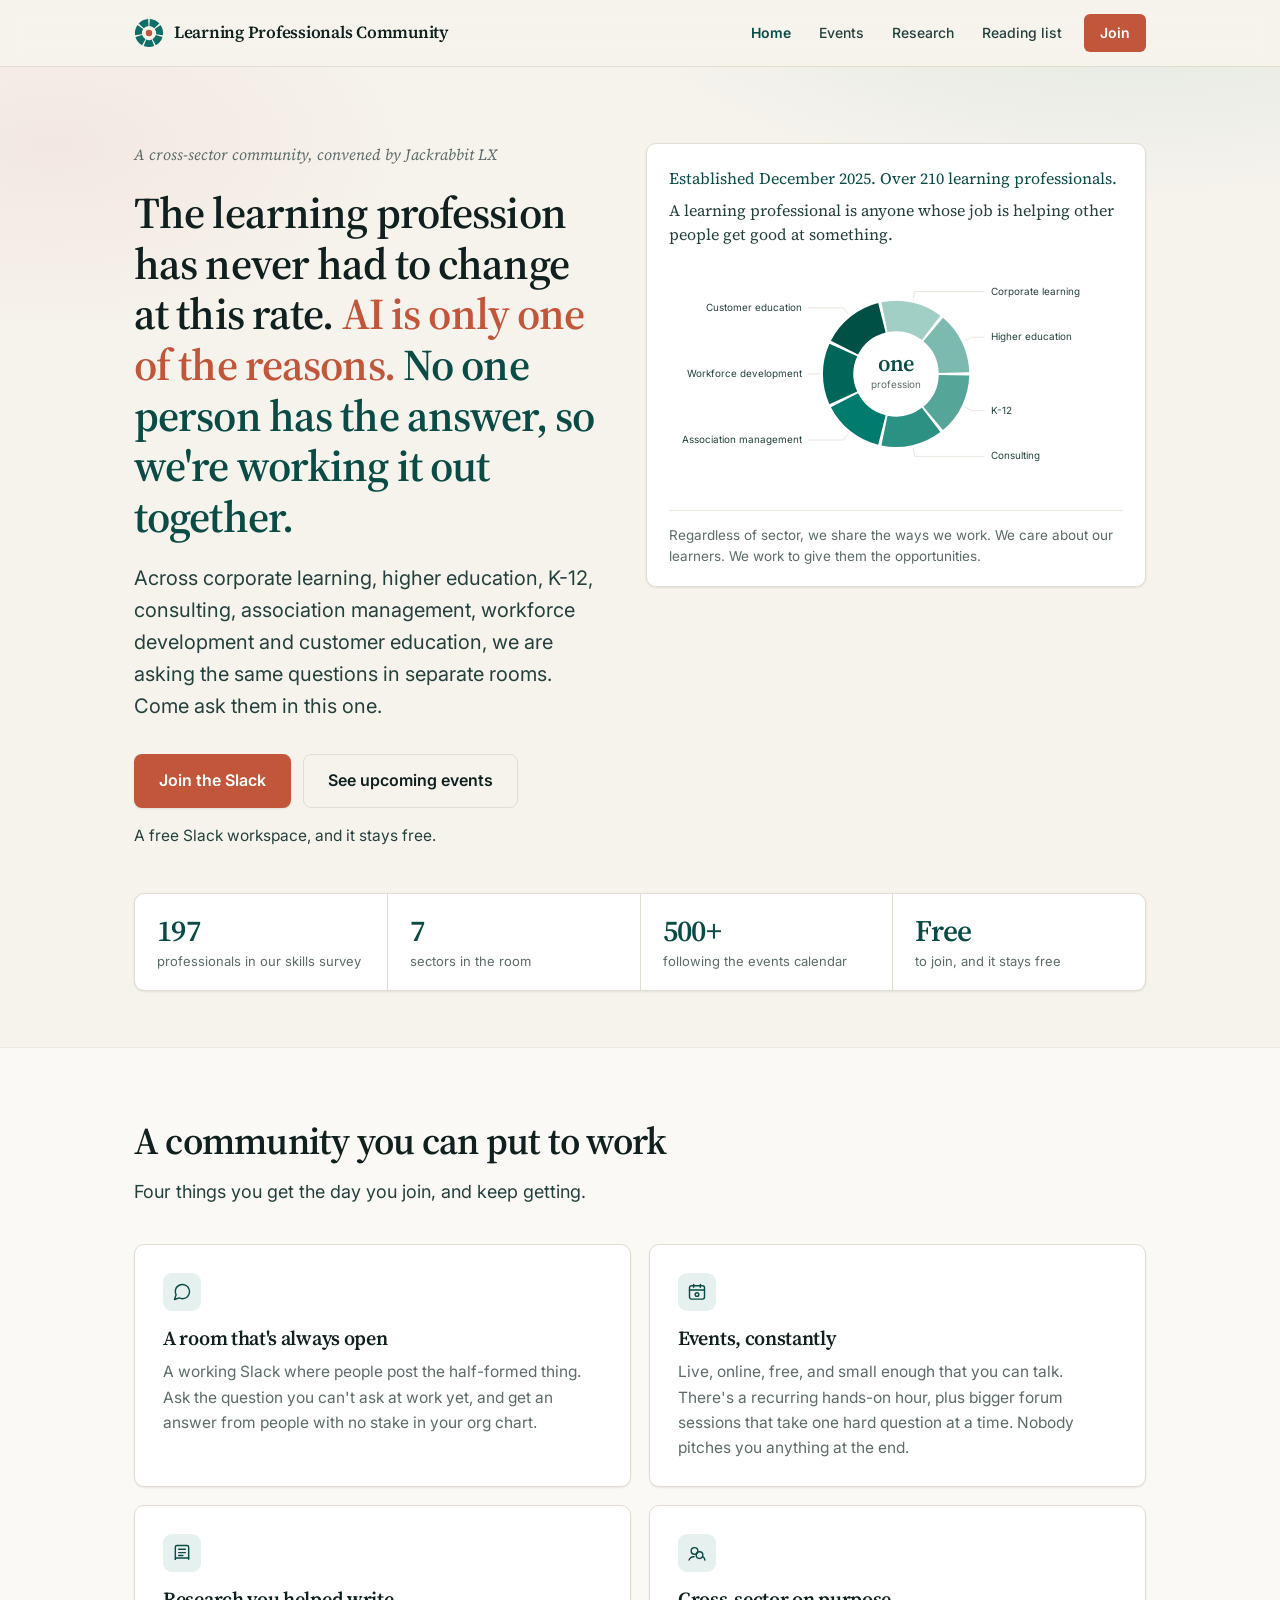
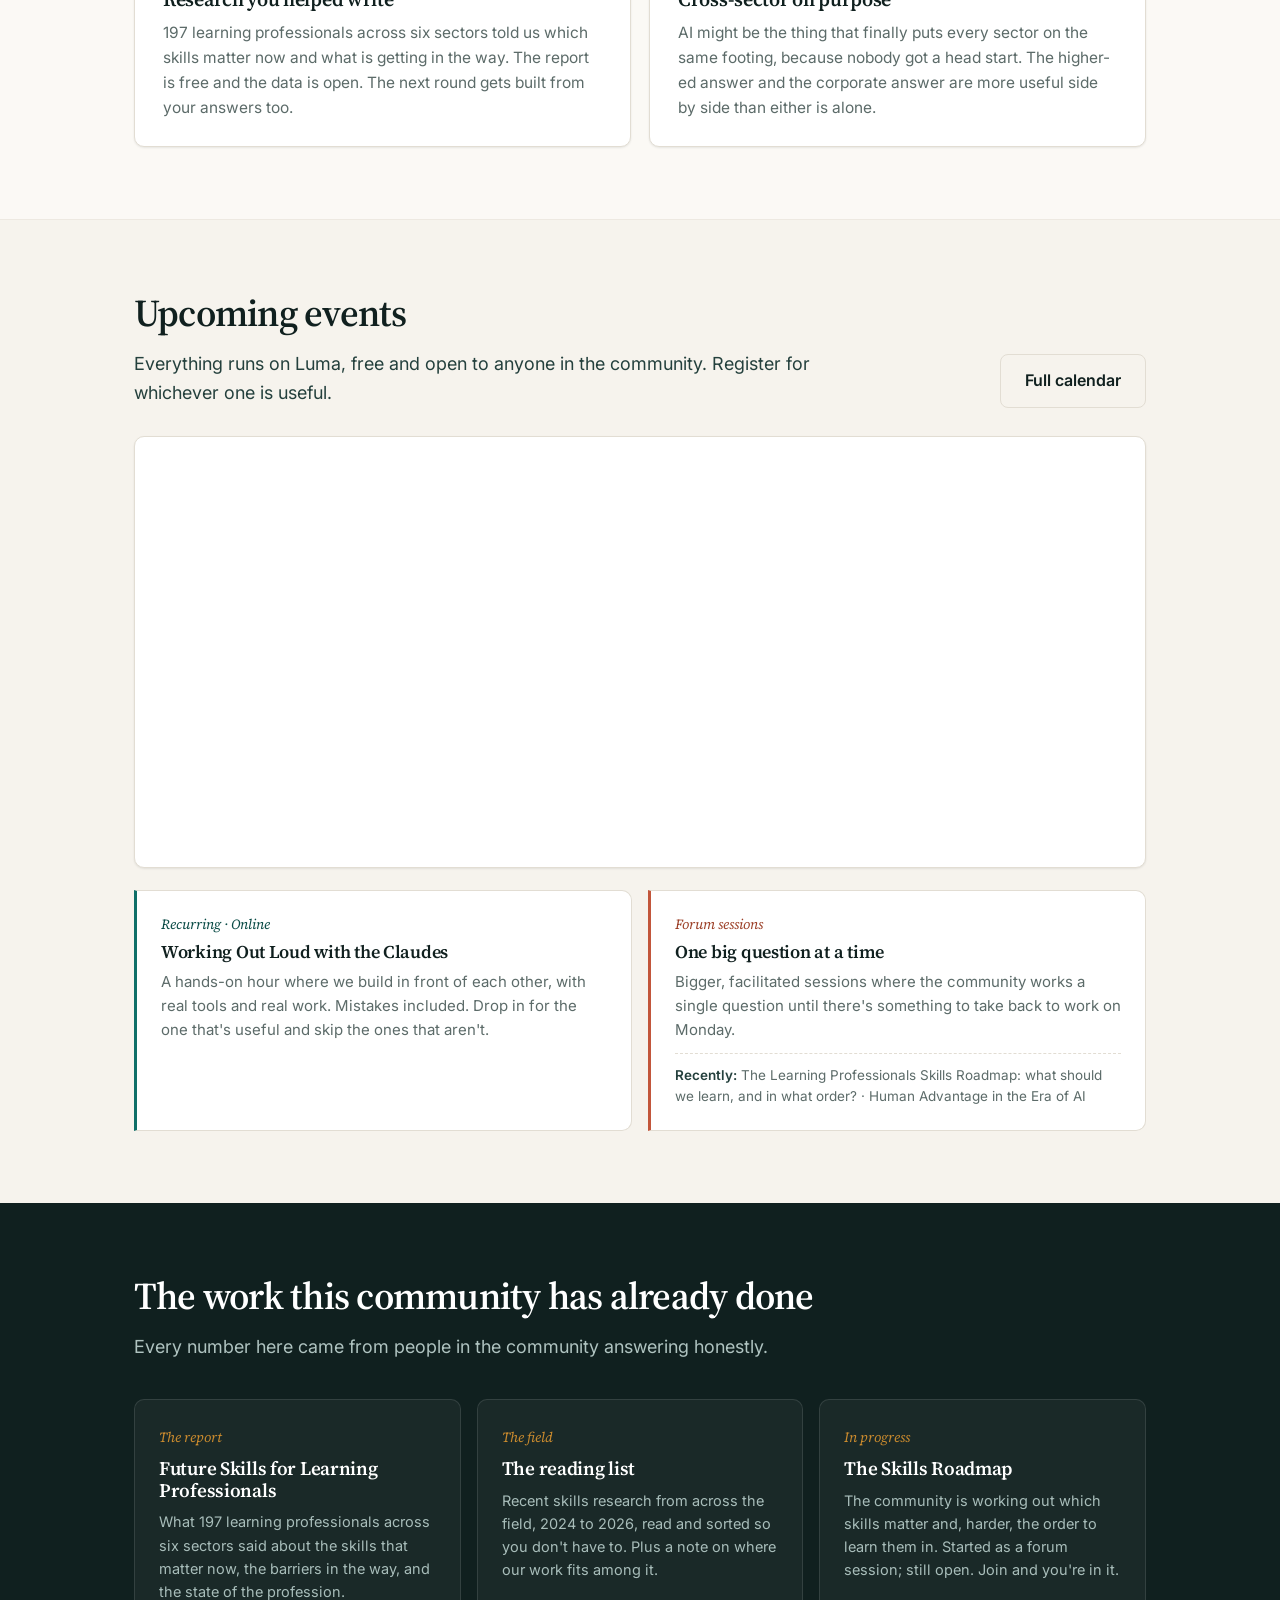
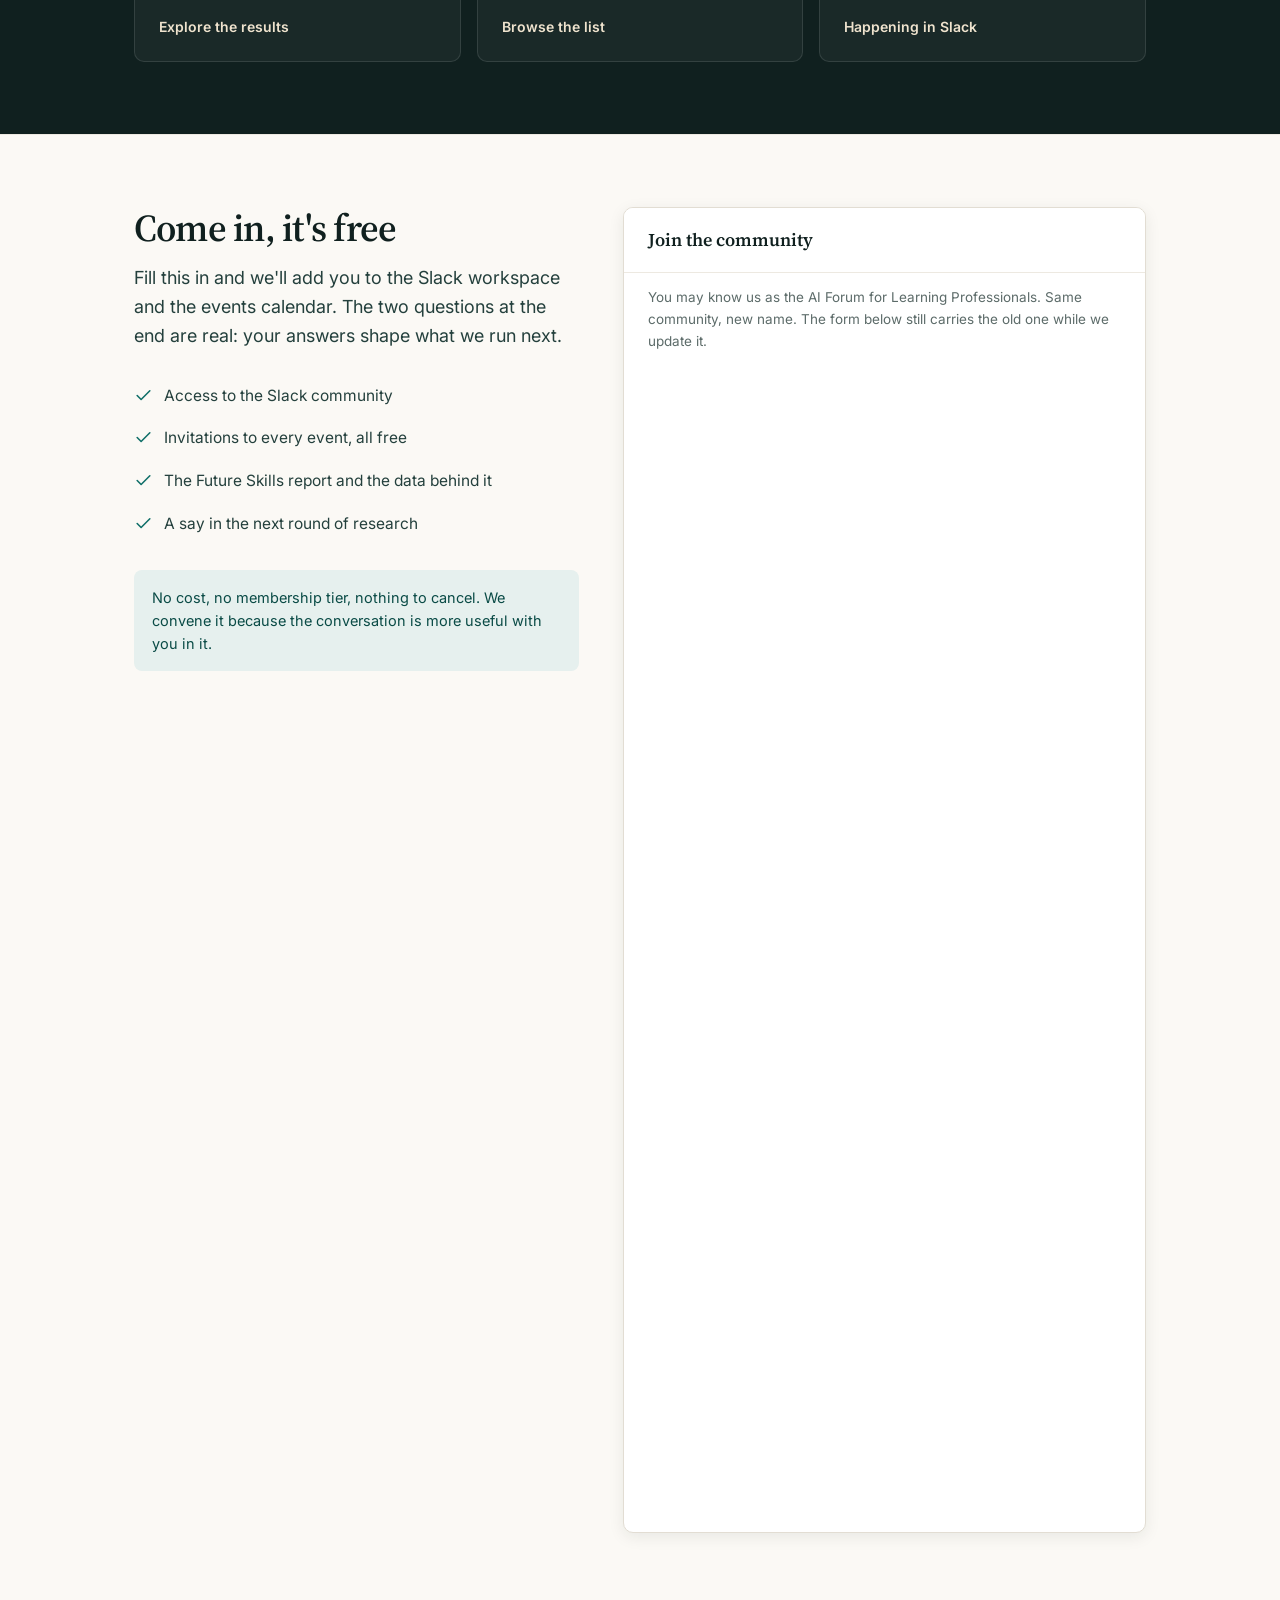
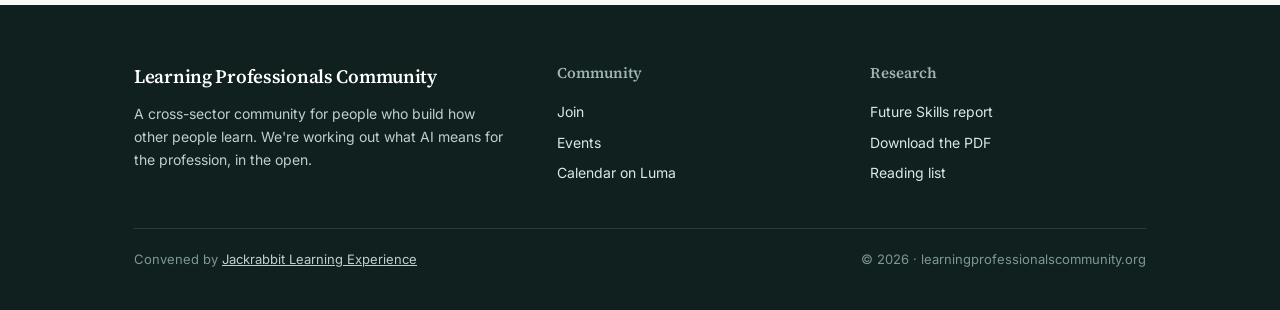
==== commit b2062947: "Green back on the closing line, and date the community James's call: keep the clay accent on the AI " ====
--- a/index.html
+++ b/index.html
@@ -42,6 +42,13 @@
     margin-bottom: 20px;
   }
   .hero h1 em { font-style: normal; color: var(--clay); }
+  .hero h1 .together { color: var(--teal-deep); }
+  .sector-stat {
+    font-family: var(--serif);
+    font-size: 16px;
+    color: var(--teal-deep);
+    margin: 0 0 6px;
+  }
   .hero-lede {
     font-size: clamp(17px, 2vw, 20px);
     color: var(--ink-soft);
@@ -337,7 +344,7 @@
       <div class="hero-grid">
        <div class="hero-copy">
         <div class="hero-kicker">A cross-sector community, convened by Jackrabbit LX</div>
-        <h1>The learning profession has never had to change at this rate. <em>AI is only one of the reasons.</em> No one person has the answer, so we're working it out together.</h1>
+        <h1>The learning profession has never had to change at this rate. <em>AI is only one of the reasons.</em> <span class="together">No one person has the answer, so we're working it out together.</span></h1>
         <p class="hero-lede">
           Across corporate learning, higher education, K-12, consulting, association
           management, workforce development and customer education, we are asking the same
@@ -350,6 +357,8 @@
         <p class="hero-assure">A free Slack workspace, and it stays free.</p>
        </div>
       <figure class="sector-figure">
+        <p class="sector-stat">Established December 2025. Over <span
+          data-member-count>210</span> learning professionals.</p>
         <p class="sector-def">A learning professional is anyone whose job is helping other
           people get good at something.</p>
         <svg class="sector-ring" viewBox="-18 0 596 320" role="img"
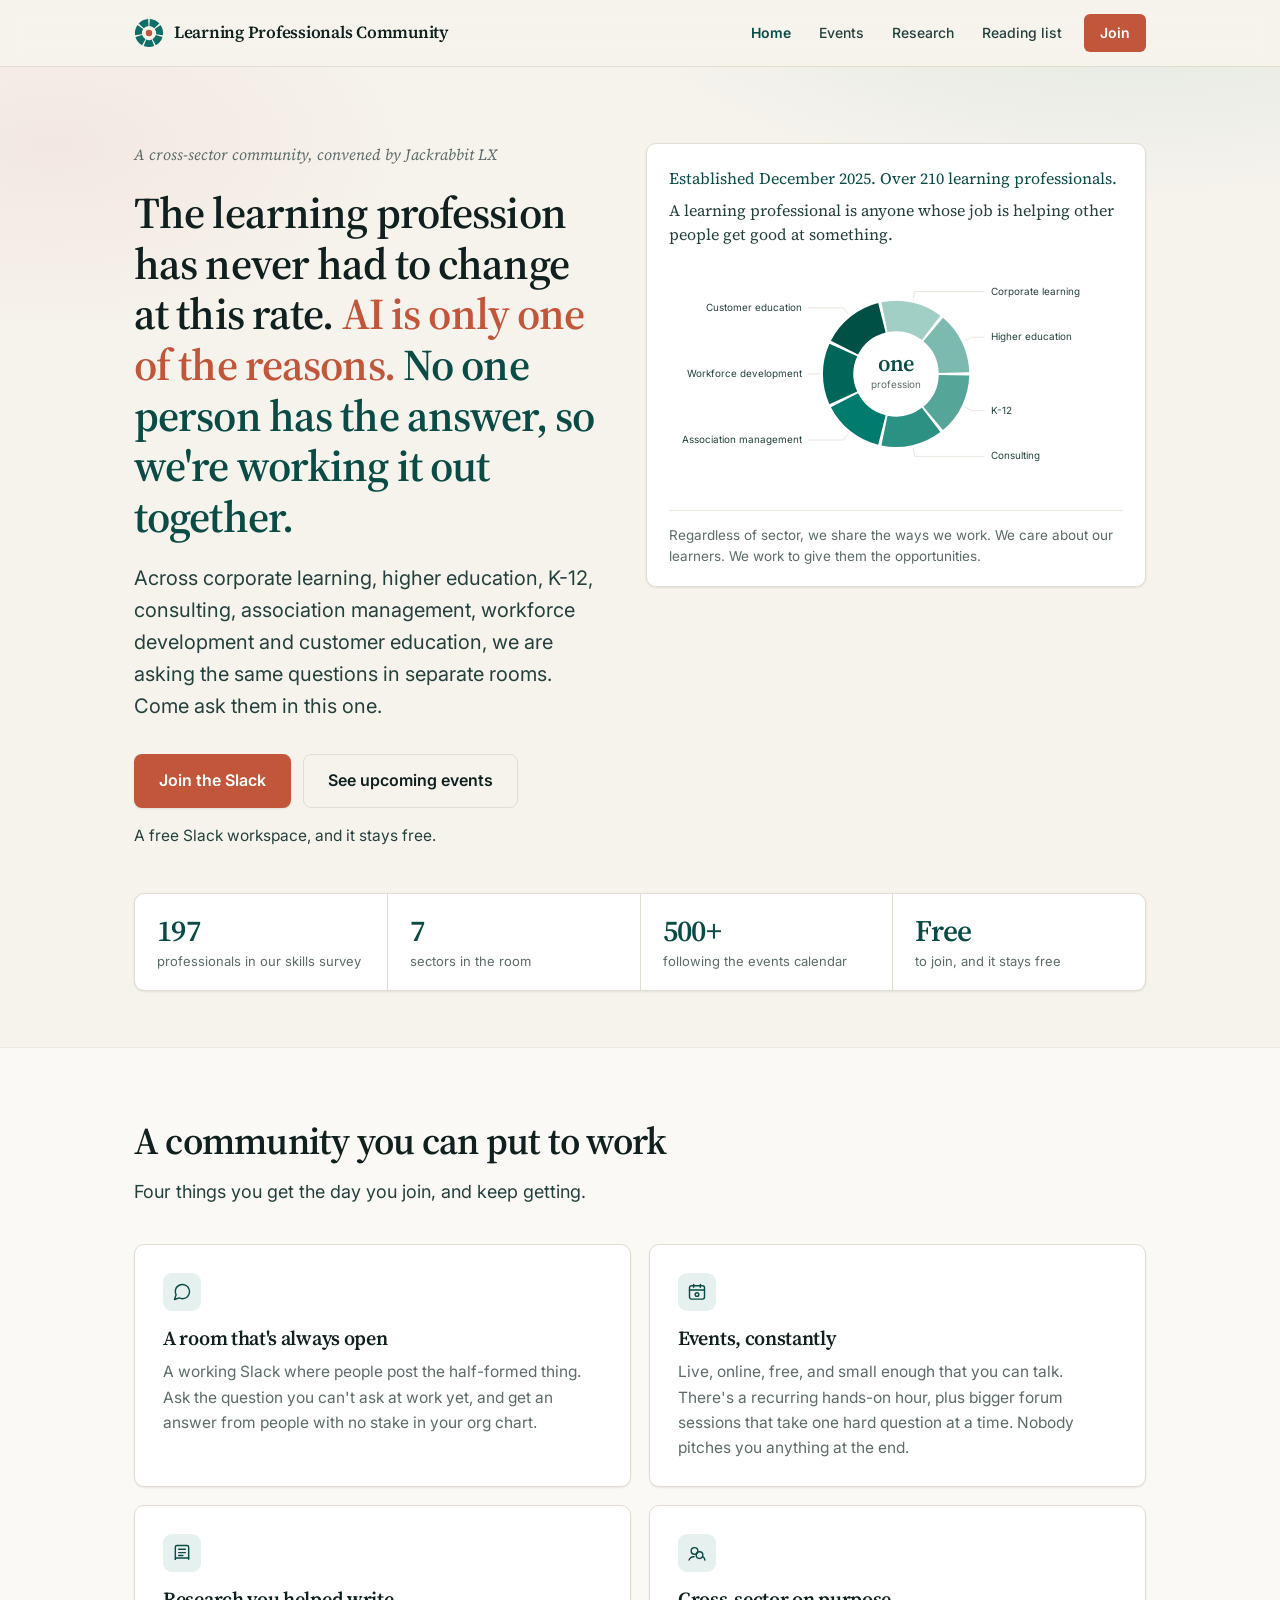
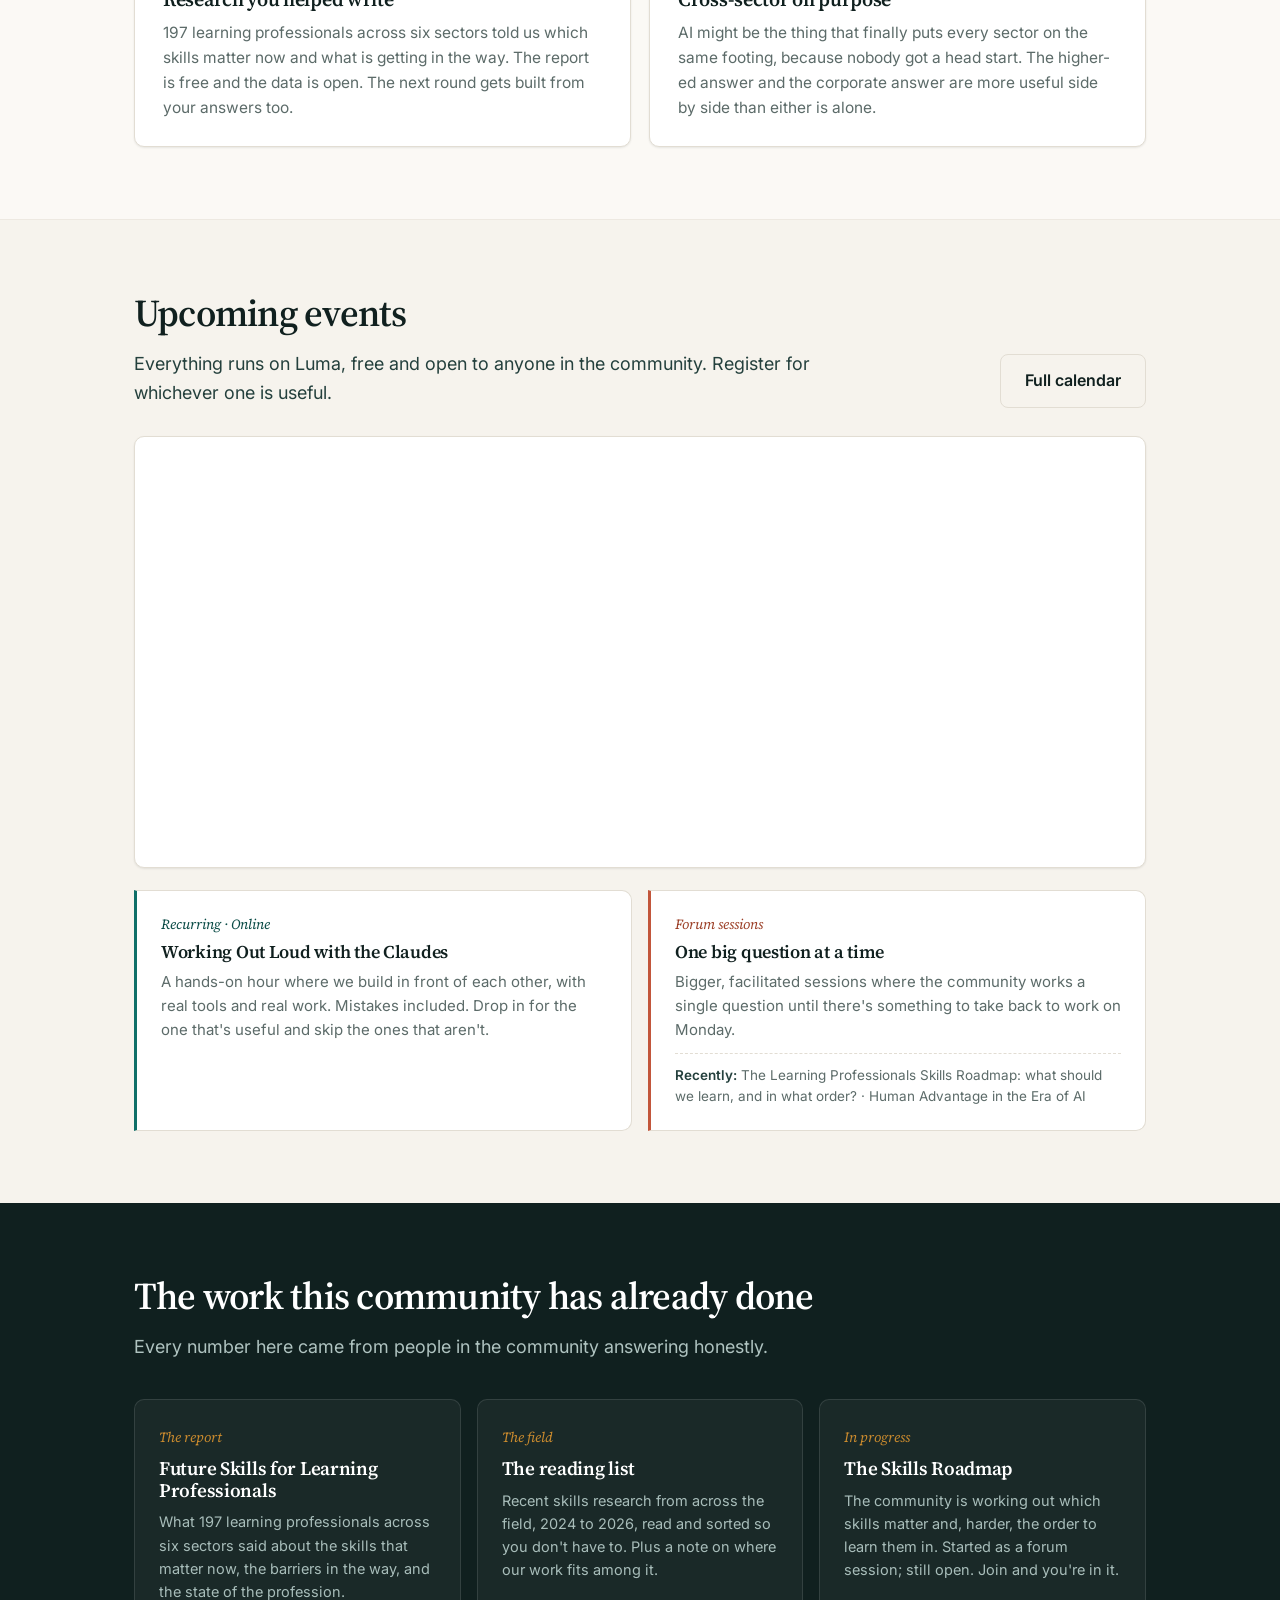
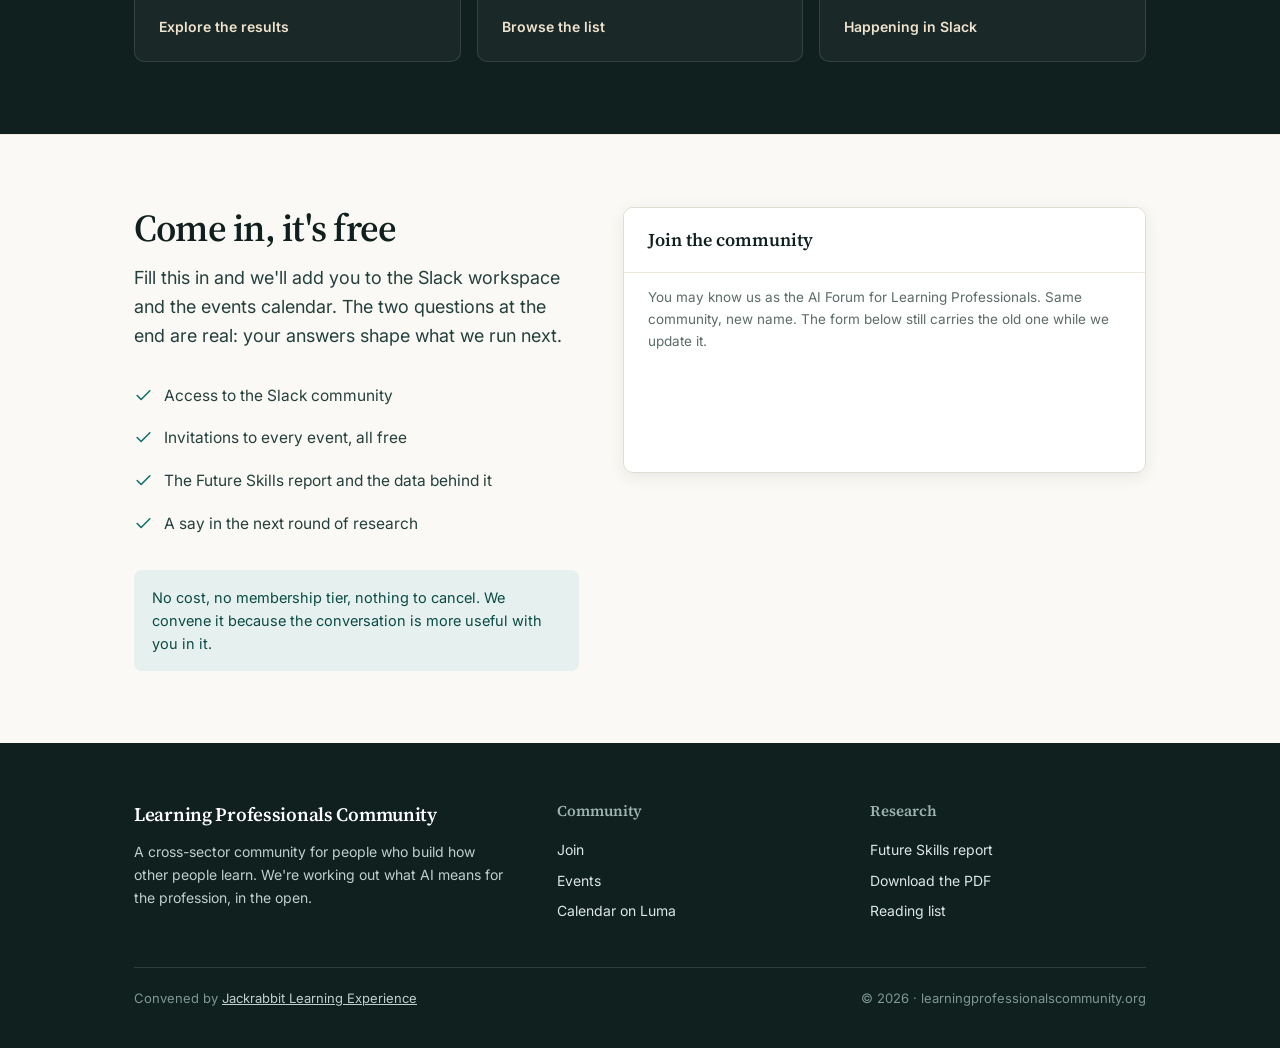
==== commit bf7e5bb8: "Join form: native embed + post-submit Slack link Replace the hsforms iframe with the native hbspt.fo" ====
--- a/index.html
+++ b/index.html
@@ -296,6 +296,30 @@
   .form-card-head strong { font-family: var(--serif); font-size: 18px; font-weight: 600; display: block; }
   .form-card iframe { display: block; width: 100%; height: 1180px; border: 0; }
 
+  /* ---------- Join form (native embed) + post-submit ---------- */
+  .form-card .hs-form-host { padding: 20px 24px 26px; min-height: 120px; }
+  .form-card .hs-form-host form { font-family: var(--sans); }
+
+  .join-done { display: none; padding: 26px 24px 28px; }
+  .join-done.is-visible { display: block; }
+  .join-done h3 {
+    font-family: var(--serif); font-size: 23px; font-weight: 600;
+    color: var(--teal-deep); margin: 0 0 12px;
+  }
+  .join-done p { font-size: 15px; line-height: 1.65; color: var(--ink-soft); margin: 0 0 18px; }
+  .join-done .btn { margin-bottom: 18px; }
+  .join-done-raw { font-size: 13px; color: var(--muted); margin-bottom: 18px; }
+  .join-done-raw span {
+    display: inline-block; margin-top: 7px;
+    font-family: ui-monospace, SFMono-Regular, Menlo, monospace; font-size: 12px;
+    color: var(--teal-deep); background: var(--teal-wash);
+    border-radius: 6px; padding: 8px 10px; word-break: break-all; line-height: 1.55;
+  }
+  .join-done-foot { font-size: 14px; color: var(--muted); margin-bottom: 0; }
+
+  .form-fallback { display: none; padding: 0 24px 26px; font-size: 14px; line-height: 1.6; color: var(--muted); }
+  .form-fallback.is-visible { display: block; }
+
   @media (max-width: 900px) {
     .join-layout { grid-template-columns: 1fr; gap: 32px; }
     .research-grid { grid-template-columns: 1fr; }
@@ -536,7 +560,70 @@
           <p class="form-card-note">You may know us as the AI Forum for Learning Professionals.
             Same community, new name. The form below still carries the old one while we
             update it.</p>
-          <iframe src="https://2w05j.share.hsforms.com/2_YnFYihuTkyVH8qlJ3sFTg" title="Join the Learning Professionals Community" loading="lazy"></iframe>
+          <div id="lpc-join-form" class="hs-form-host"></div>
+
+          <div id="lpc-joined" class="join-done" role="status" aria-live="polite">
+            <h3>You&rsquo;re in.</h3>
+            <p>The invitation email takes a few minutes and sometimes lands in Promotions.
+              No need to wait for it &mdash; this link goes straight to the Slack workspace.</p>
+            <a class="btn btn-primary" href="https://join.slack.com/t/learningprocommunity/shared_invite/zt-3sdyvrhlh-yixcZKLVzqgq_CuO7z72YQ" rel="noopener">Open the Slack community</a>
+            <p class="join-done-raw">Or paste this into your browser:<br>
+              <span>https://join.slack.com/t/learningprocommunity/shared_invite/zt-3sdyvrhlh-yixcZKLVzqgq_CuO7z72YQ</span></p>
+            <p class="join-done-foot">Over 210 learning professionals are already in there.
+              Say hello in <strong>#welcome-and-intros</strong> &mdash; that is where most people start.</p>
+          </div>
+
+          <p id="lpc-form-fallback" class="form-fallback">
+            Having trouble with the form?
+            <a href="https://2w05j.share.hsforms.com/2_YnFYihuTkyVH8qlJ3sFTg" target="_blank" rel="noopener">Open it in a new tab</a>.
+          </p>
+
+          <script src="https://js.hsforms.net/forms/embed/v2.js" charset="utf-8"></script>
+          <script>
+          (function () {
+            var HOST = 'lpc-join-form', DONE = 'lpc-joined', FALL = 'lpc-form-fallback';
+
+            function reveal() {
+              var host = document.getElementById(HOST),
+                  done = document.getElementById(DONE),
+                  fall = document.getElementById(FALL);
+              if (!host || !done) return;
+              host.style.display = 'none';
+              if (fall) fall.classList.remove('is-visible');
+              done.classList.add('is-visible');
+              try { done.scrollIntoView({ behavior: 'smooth', block: 'center' }); } catch (e) {}
+            }
+
+            function build() {
+              if (!window.hbspt || !window.hbspt.forms) return false;
+              window.hbspt.forms.create({
+                portalId: '4852423',
+                formId: 'fd89c562-286e-4e4c-951f-caa5277b054e',
+                region: 'na1',
+                target: '#' + HOST,
+                onFormSubmitted: reveal
+              });
+              return true;
+            }
+
+            // The form must always be the way in, so if the embed never loads we
+            // point at the hosted form, never straight at Slack.
+            function fallback() {
+              var host = document.getElementById(HOST),
+                  fall = document.getElementById(FALL);
+              if (host && host.querySelector('form')) return;
+              if (fall) fall.classList.add('is-visible');
+            }
+
+            if (!build()) {
+              var tries = 0;
+              var t = setInterval(function () {
+                if (build() || ++tries > 50) clearInterval(t);
+              }, 200);
+            }
+            setTimeout(fallback, 12000);
+          })();
+          </script>
         </div>
       </div>
     </div>
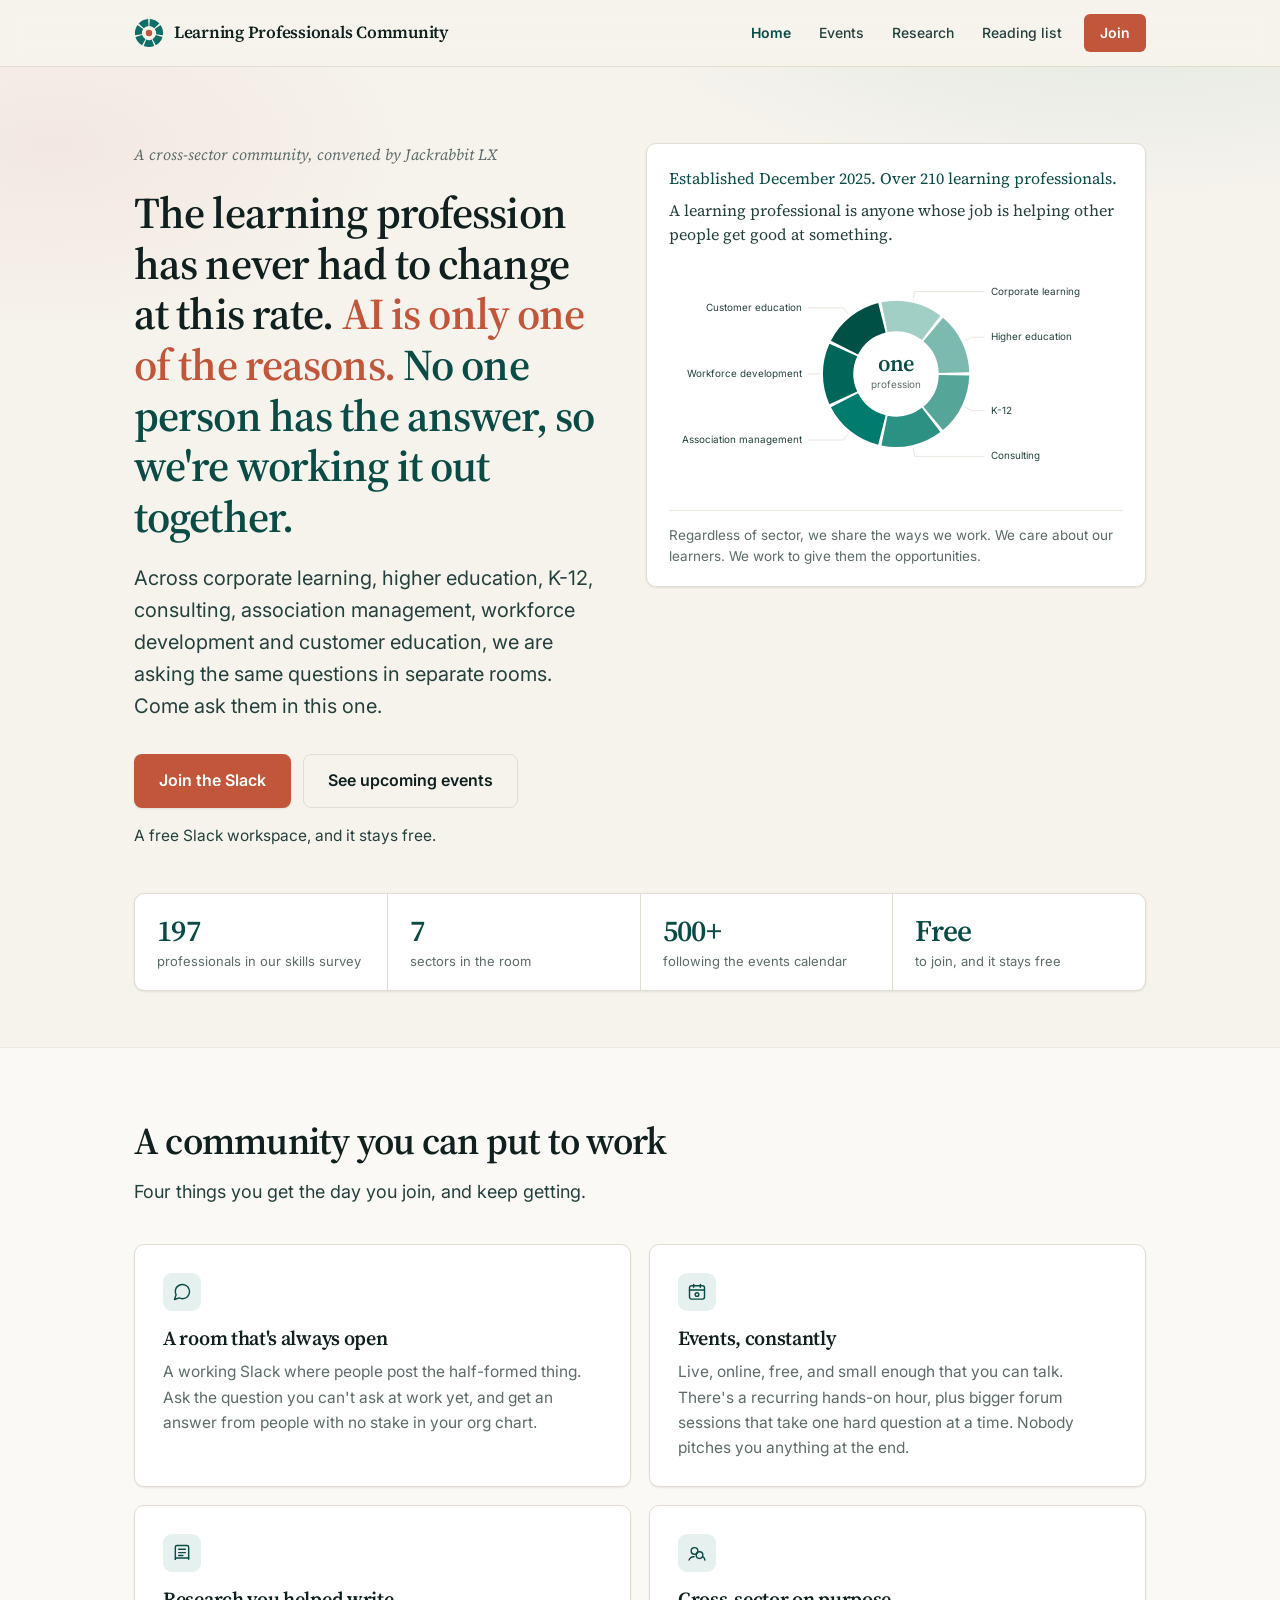
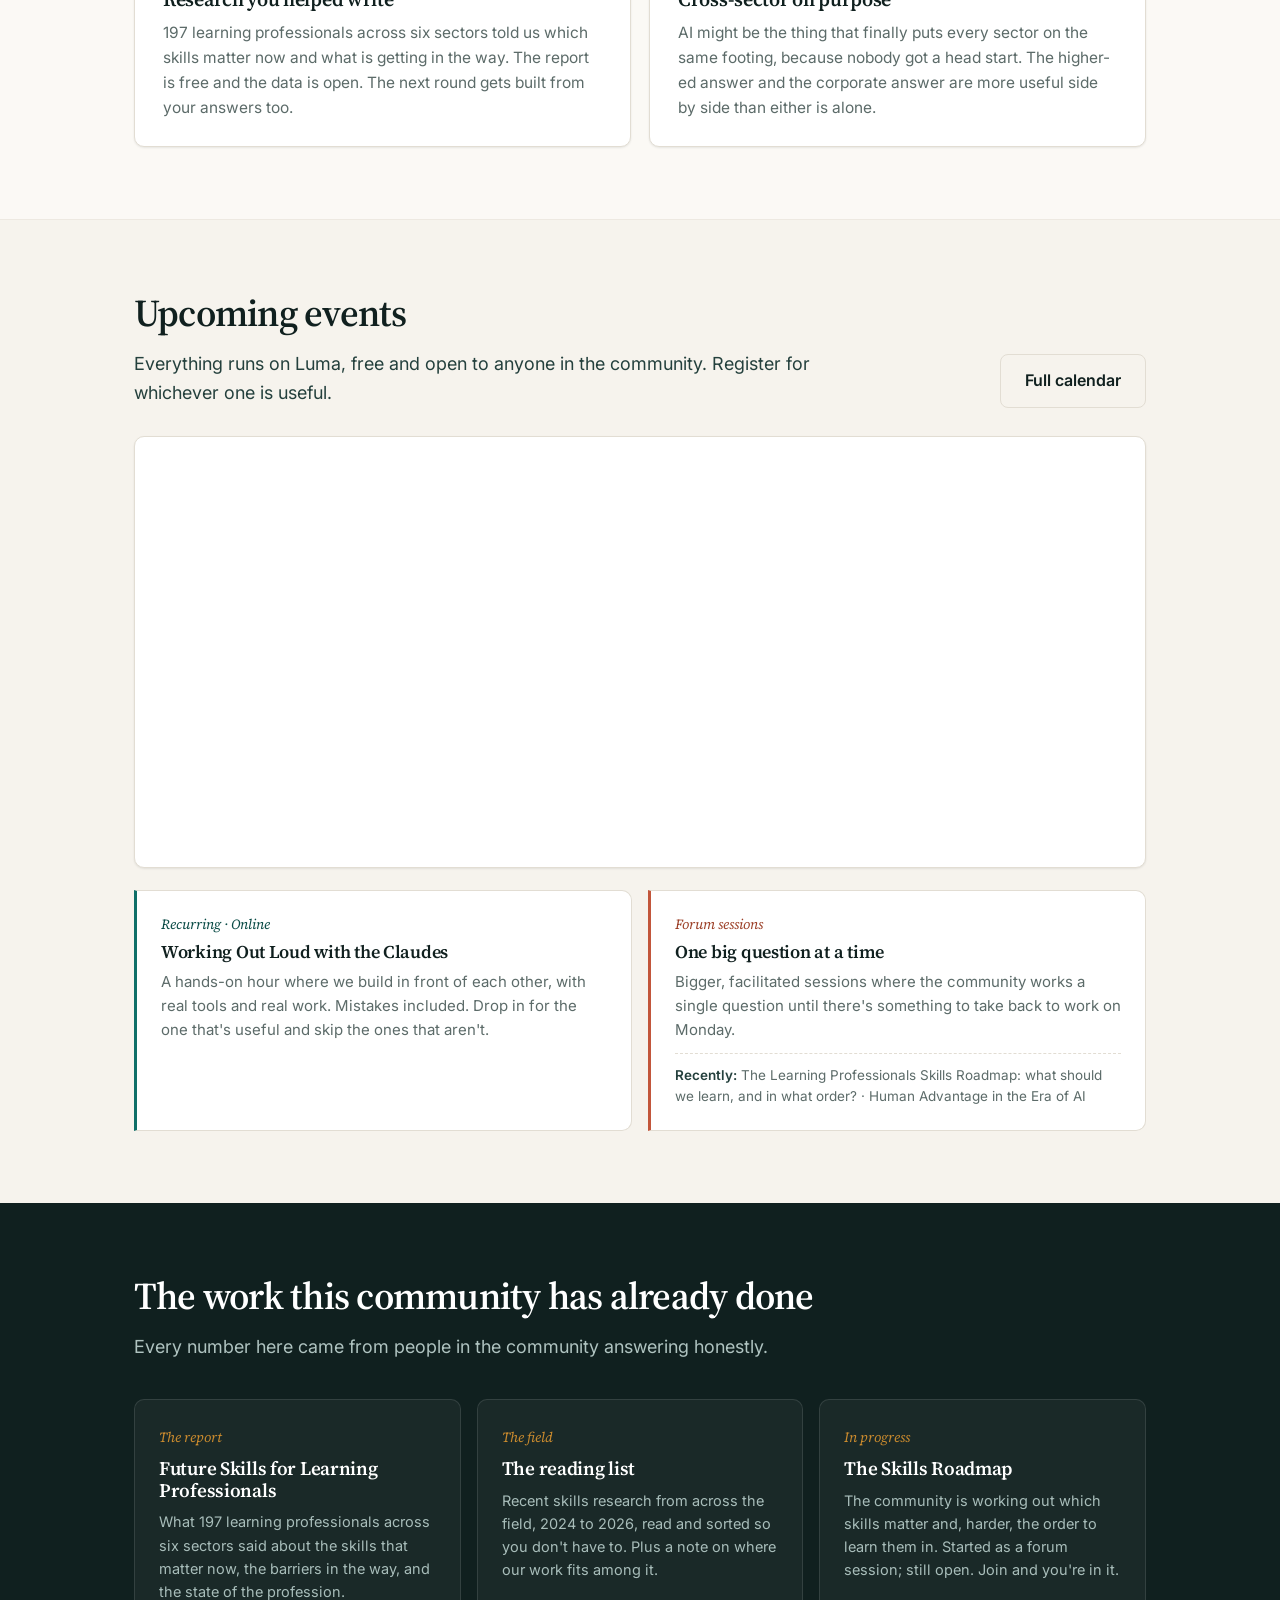
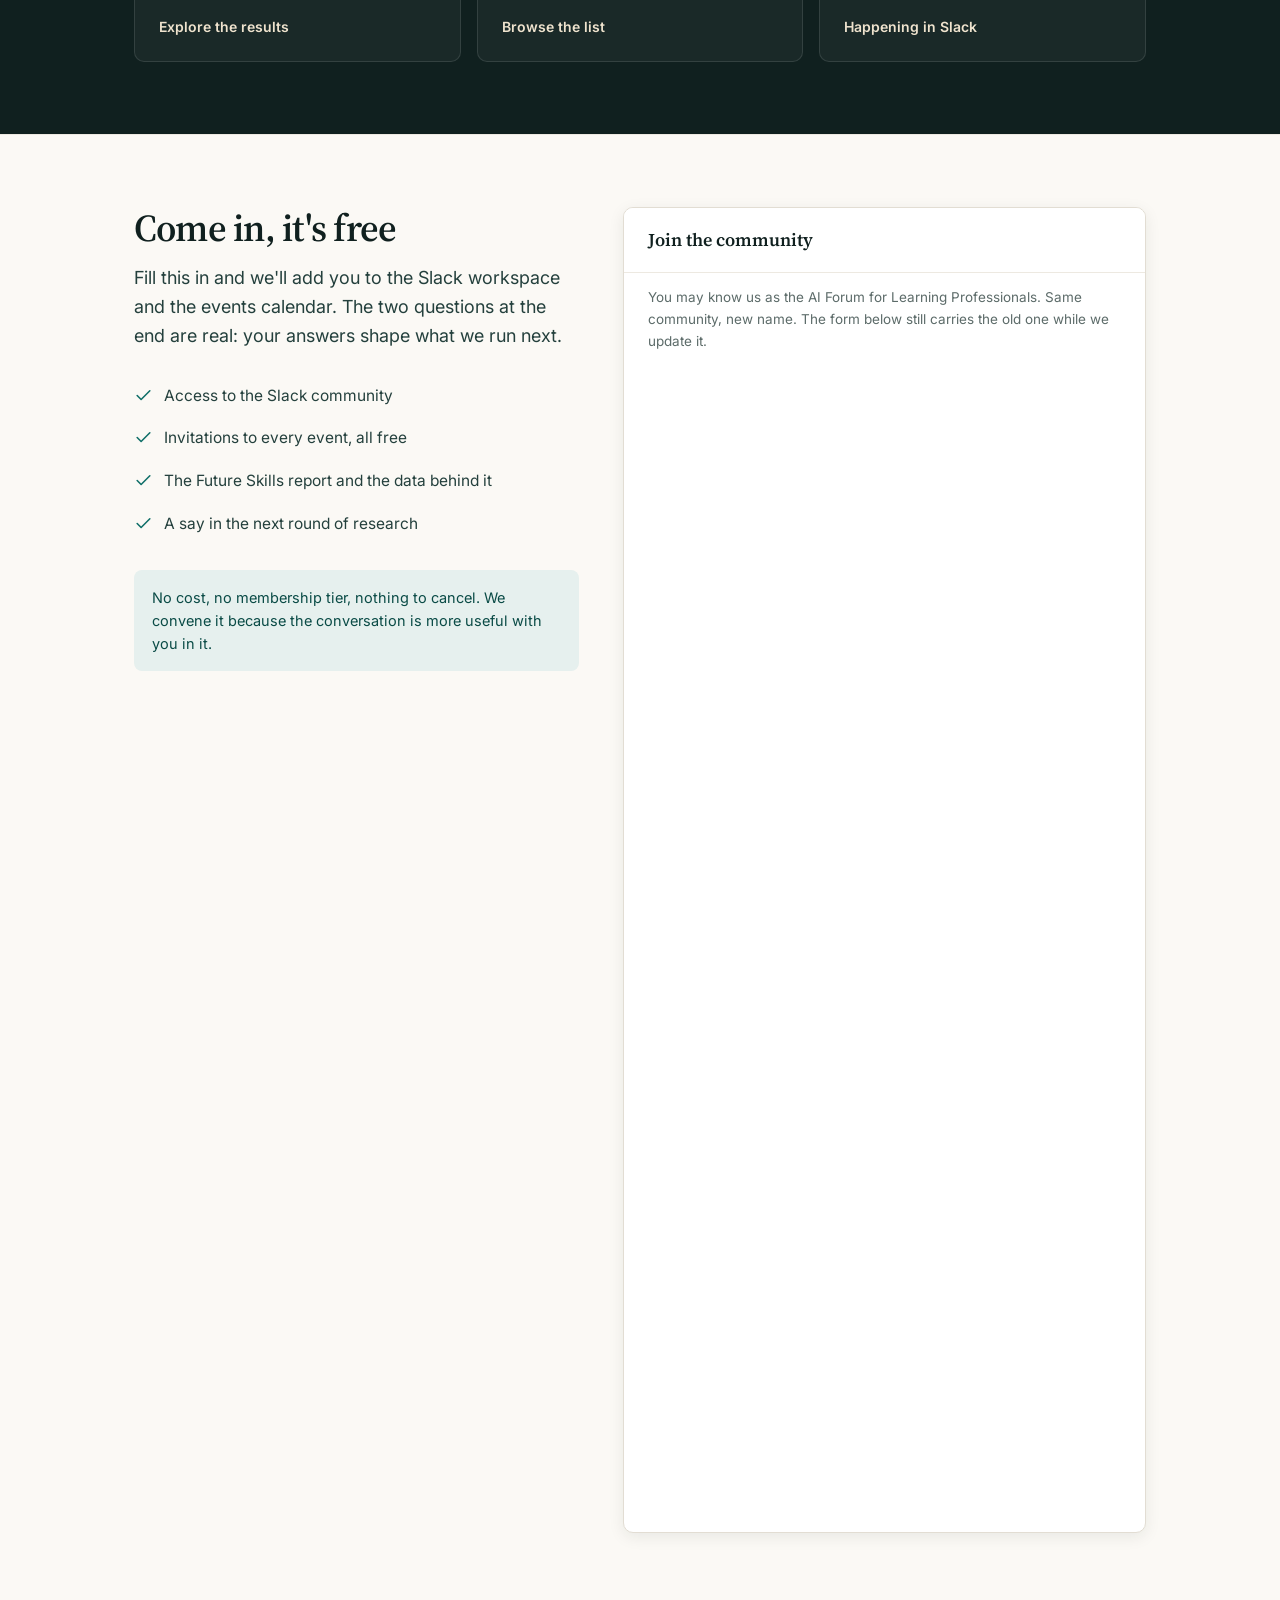
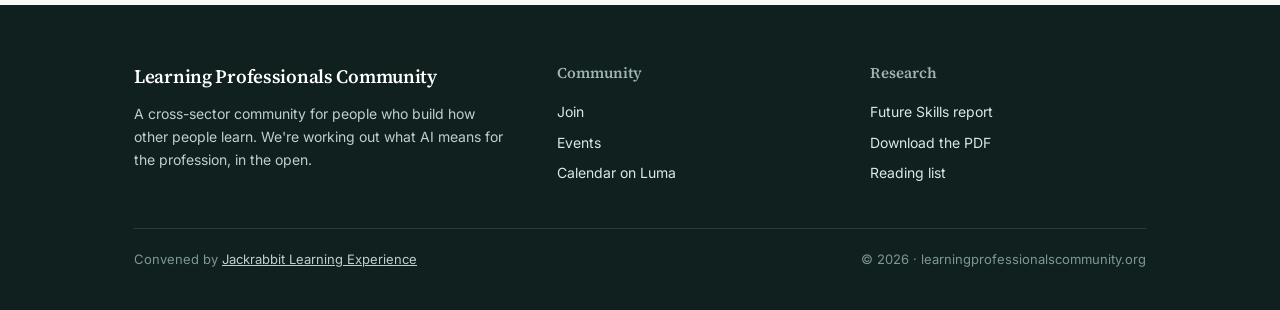
==== commit ae9691e3: "Revert "Join form: native embed + post-submit Slack link" This reverts commit 943efa4b8eb5f6a469d77c" ====
--- a/index.html
+++ b/index.html
@@ -296,30 +296,6 @@
   .form-card-head strong { font-family: var(--serif); font-size: 18px; font-weight: 600; display: block; }
   .form-card iframe { display: block; width: 100%; height: 1180px; border: 0; }
 
-  /* ---------- Join form (native embed) + post-submit ---------- */
-  .form-card .hs-form-host { padding: 20px 24px 26px; min-height: 120px; }
-  .form-card .hs-form-host form { font-family: var(--sans); }
-
-  .join-done { display: none; padding: 26px 24px 28px; }
-  .join-done.is-visible { display: block; }
-  .join-done h3 {
-    font-family: var(--serif); font-size: 23px; font-weight: 600;
-    color: var(--teal-deep); margin: 0 0 12px;
-  }
-  .join-done p { font-size: 15px; line-height: 1.65; color: var(--ink-soft); margin: 0 0 18px; }
-  .join-done .btn { margin-bottom: 18px; }
-  .join-done-raw { font-size: 13px; color: var(--muted); margin-bottom: 18px; }
-  .join-done-raw span {
-    display: inline-block; margin-top: 7px;
-    font-family: ui-monospace, SFMono-Regular, Menlo, monospace; font-size: 12px;
-    color: var(--teal-deep); background: var(--teal-wash);
-    border-radius: 6px; padding: 8px 10px; word-break: break-all; line-height: 1.55;
-  }
-  .join-done-foot { font-size: 14px; color: var(--muted); margin-bottom: 0; }
-
-  .form-fallback { display: none; padding: 0 24px 26px; font-size: 14px; line-height: 1.6; color: var(--muted); }
-  .form-fallback.is-visible { display: block; }
-
   @media (max-width: 900px) {
     .join-layout { grid-template-columns: 1fr; gap: 32px; }
     .research-grid { grid-template-columns: 1fr; }
@@ -560,70 +536,7 @@
           <p class="form-card-note">You may know us as the AI Forum for Learning Professionals.
             Same community, new name. The form below still carries the old one while we
             update it.</p>
-          <div id="lpc-join-form" class="hs-form-host"></div>
-
-          <div id="lpc-joined" class="join-done" role="status" aria-live="polite">
-            <h3>You&rsquo;re in.</h3>
-            <p>The invitation email takes a few minutes and sometimes lands in Promotions.
-              No need to wait for it &mdash; this link goes straight to the Slack workspace.</p>
-            <a class="btn btn-primary" href="https://join.slack.com/t/learningprocommunity/shared_invite/zt-3sdyvrhlh-yixcZKLVzqgq_CuO7z72YQ" rel="noopener">Open the Slack community</a>
-            <p class="join-done-raw">Or paste this into your browser:<br>
-              <span>https://join.slack.com/t/learningprocommunity/shared_invite/zt-3sdyvrhlh-yixcZKLVzqgq_CuO7z72YQ</span></p>
-            <p class="join-done-foot">Over 210 learning professionals are already in there.
-              Say hello in <strong>#welcome-and-intros</strong> &mdash; that is where most people start.</p>
-          </div>
-
-          <p id="lpc-form-fallback" class="form-fallback">
-            Having trouble with the form?
-            <a href="https://2w05j.share.hsforms.com/2_YnFYihuTkyVH8qlJ3sFTg" target="_blank" rel="noopener">Open it in a new tab</a>.
-          </p>
-
-          <script src="https://js.hsforms.net/forms/embed/v2.js" charset="utf-8"></script>
-          <script>
-          (function () {
-            var HOST = 'lpc-join-form', DONE = 'lpc-joined', FALL = 'lpc-form-fallback';
-
-            function reveal() {
-              var host = document.getElementById(HOST),
-                  done = document.getElementById(DONE),
-                  fall = document.getElementById(FALL);
-              if (!host || !done) return;
-              host.style.display = 'none';
-              if (fall) fall.classList.remove('is-visible');
-              done.classList.add('is-visible');
-              try { done.scrollIntoView({ behavior: 'smooth', block: 'center' }); } catch (e) {}
-            }
-
-            function build() {
-              if (!window.hbspt || !window.hbspt.forms) return false;
-              window.hbspt.forms.create({
-                portalId: '4852423',
-                formId: 'fd89c562-286e-4e4c-951f-caa5277b054e',
-                region: 'na1',
-                target: '#' + HOST,
-                onFormSubmitted: reveal
-              });
-              return true;
-            }
-
-            // The form must always be the way in, so if the embed never loads we
-            // point at the hosted form, never straight at Slack.
-            function fallback() {
-              var host = document.getElementById(HOST),
-                  fall = document.getElementById(FALL);
-              if (host && host.querySelector('form')) return;
-              if (fall) fall.classList.add('is-visible');
-            }
-
-            if (!build()) {
-              var tries = 0;
-              var t = setInterval(function () {
-                if (build() || ++tries > 50) clearInterval(t);
-              }, 200);
-            }
-            setTimeout(fallback, 12000);
-          })();
-          </script>
+          <iframe src="https://2w05j.share.hsforms.com/2_YnFYihuTkyVH8qlJ3sFTg" title="Join the Learning Professionals Community" loading="lazy"></iframe>
         </div>
       </div>
     </div>
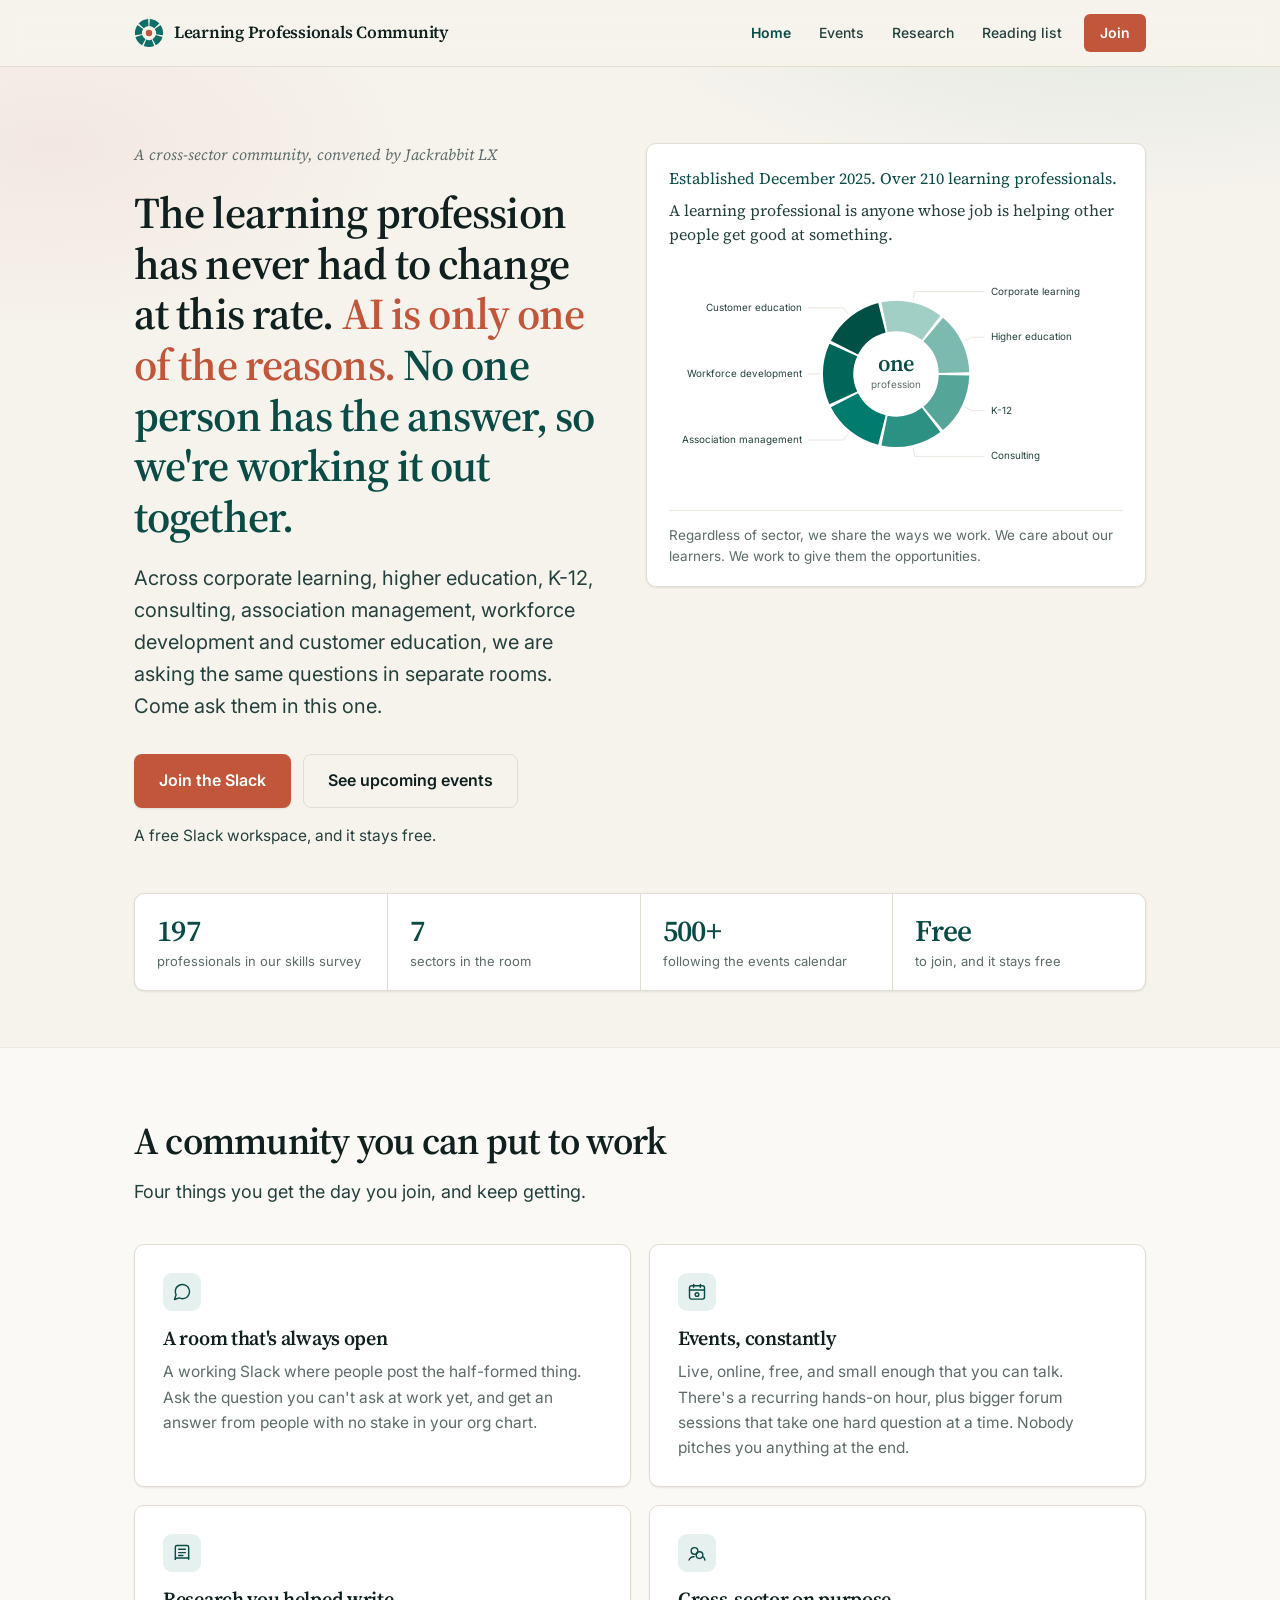
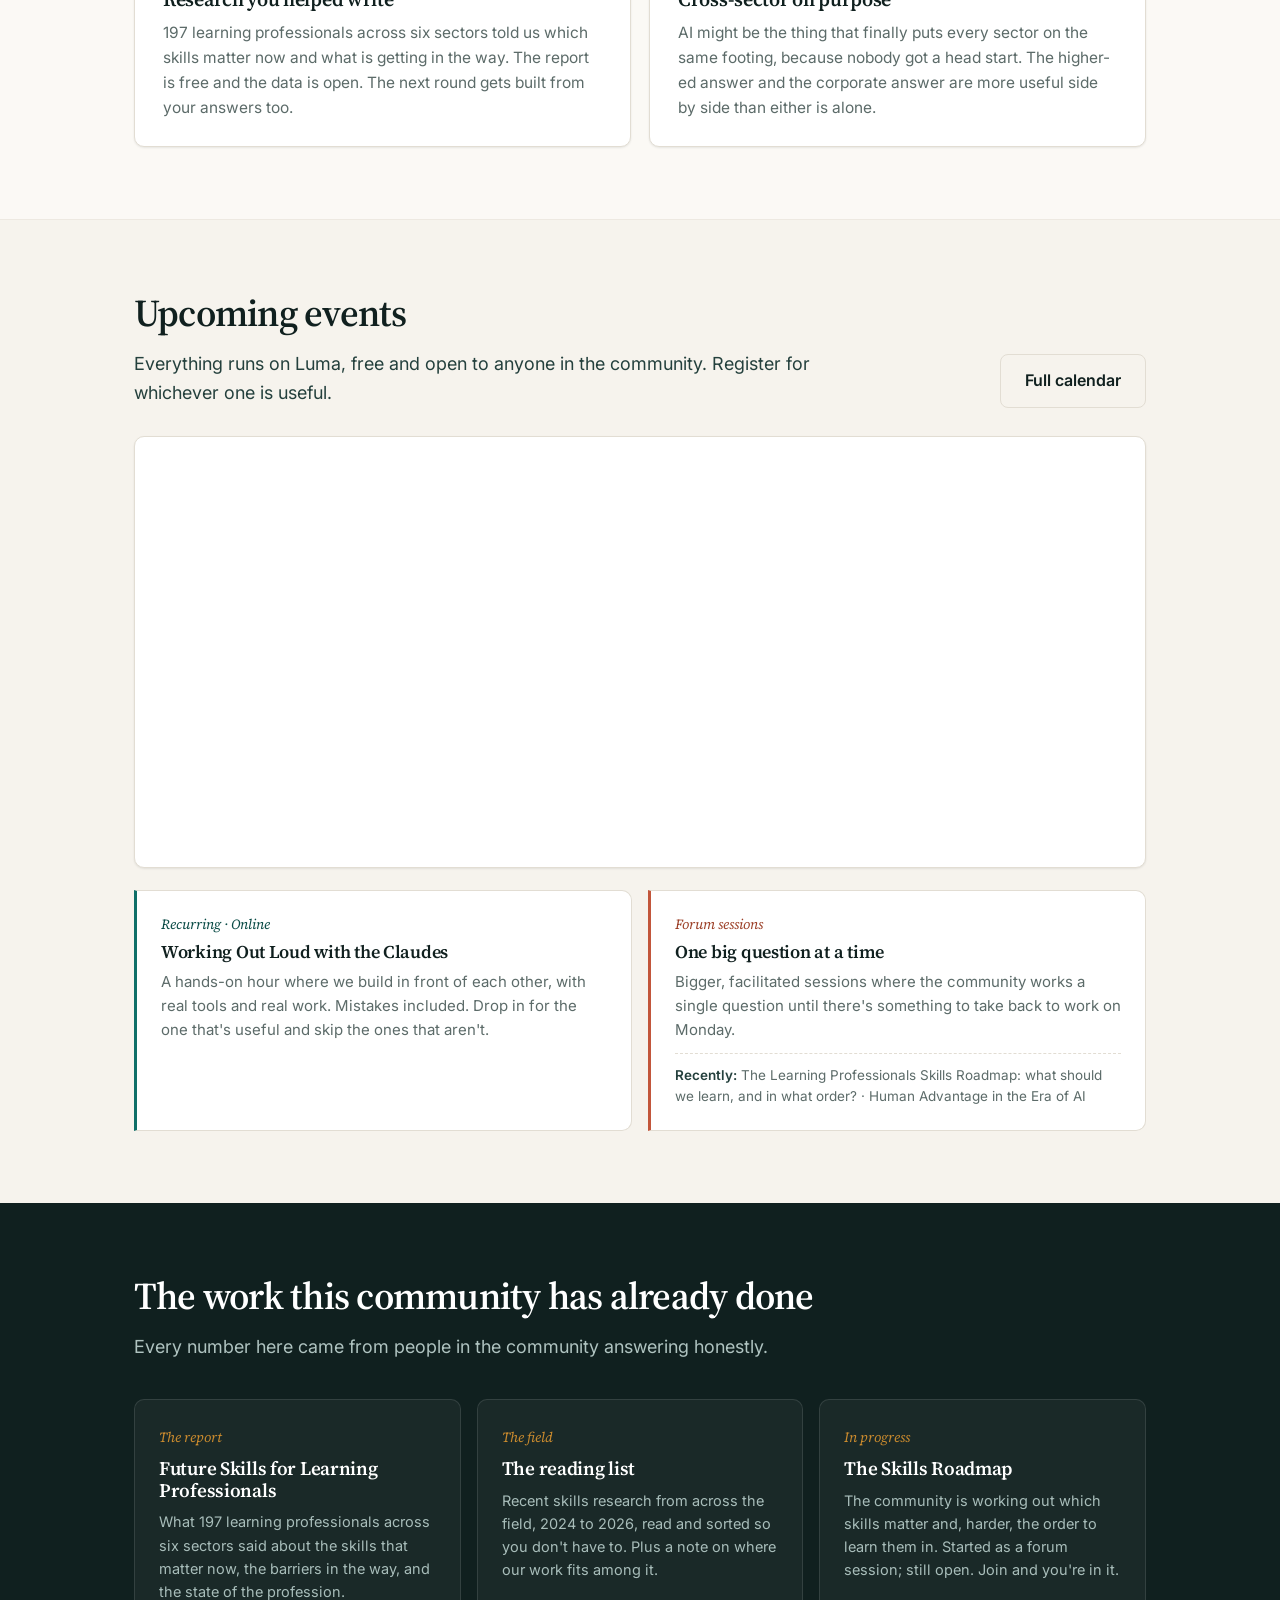
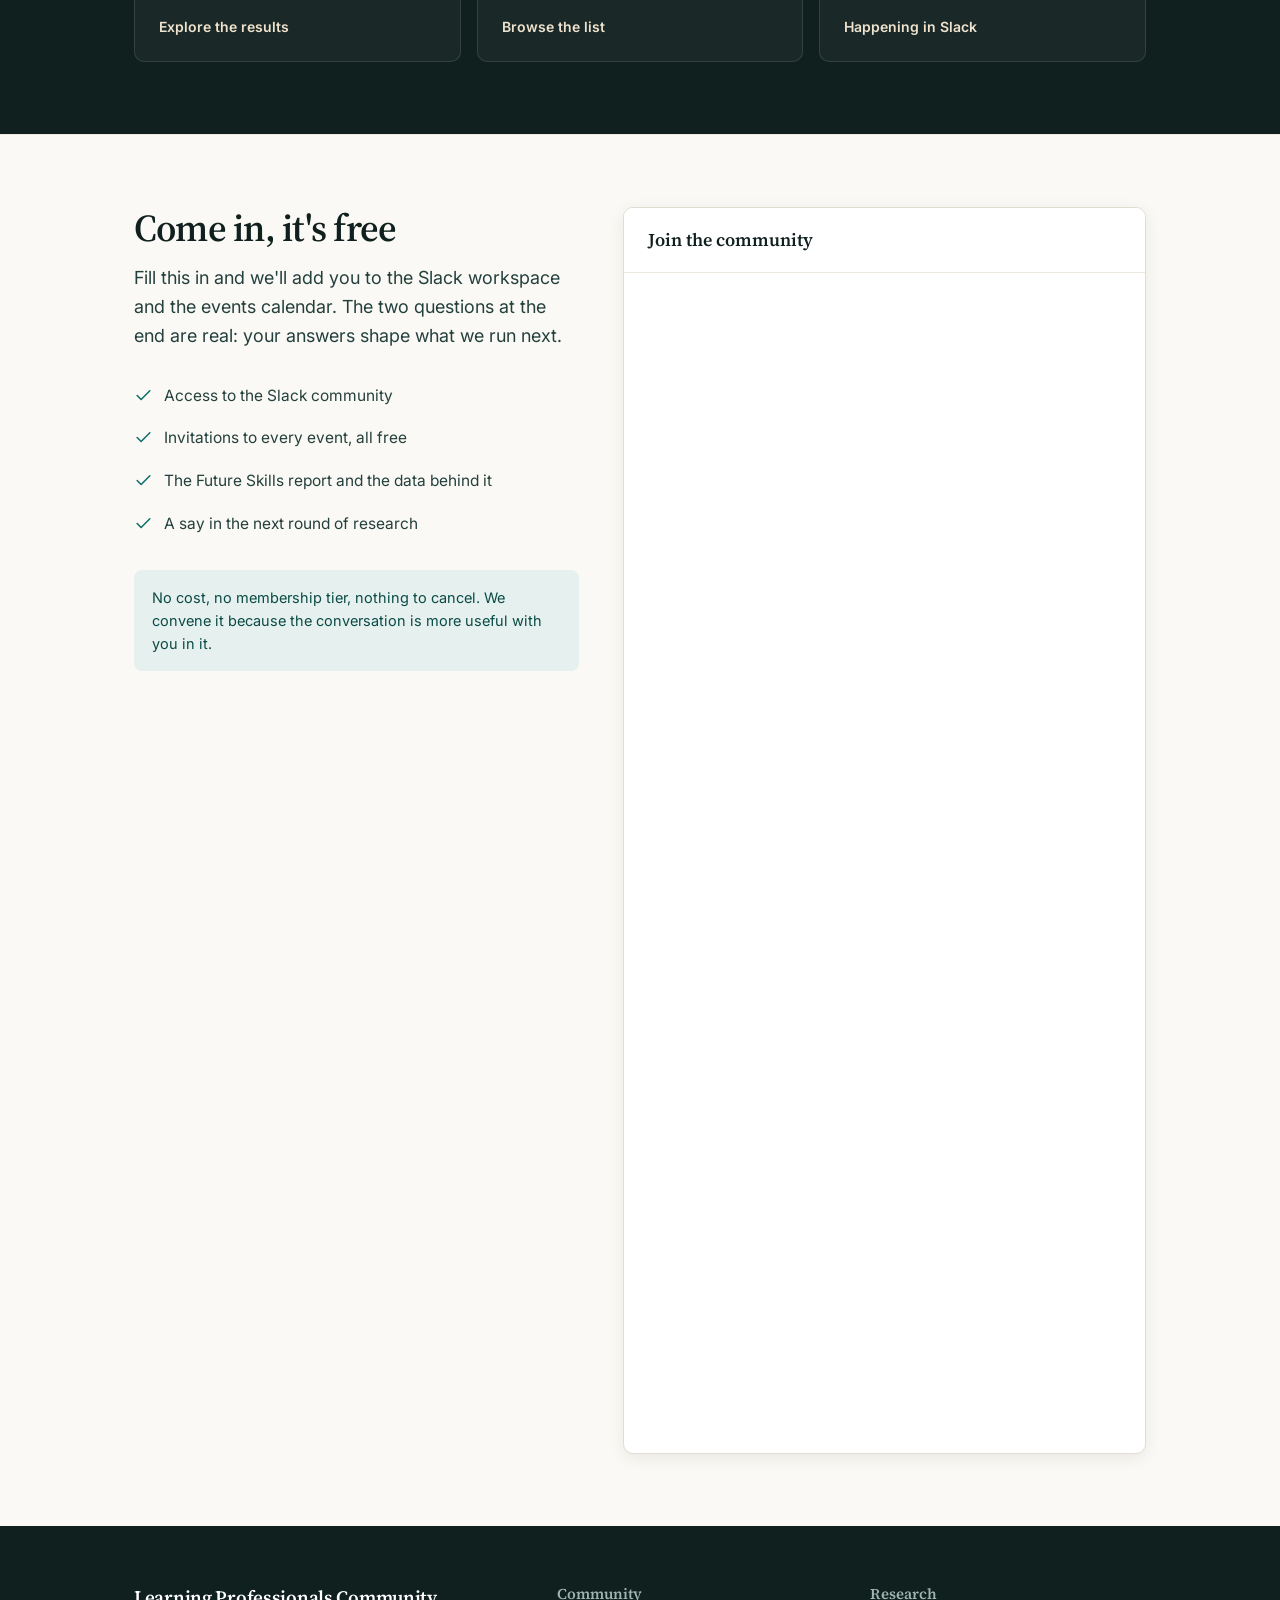
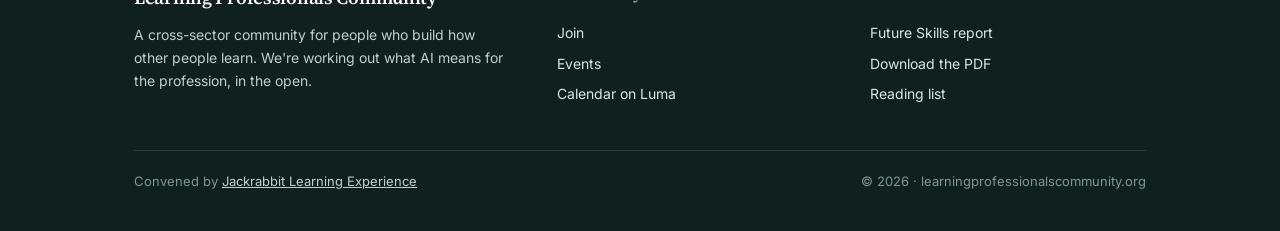
==== commit 3c84bfa3: "Drop stale AI Forum note; form has been renamed Abhishek rebuilt the HubSpot form with the Learning " ====
--- a/index.html
+++ b/index.html
@@ -533,9 +533,6 @@
           <div class="form-card-head">
             <strong>Join the community</strong>
           </div>
-          <p class="form-card-note">You may know us as the AI Forum for Learning Professionals.
-            Same community, new name. The form below still carries the old one while we
-            update it.</p>
           <iframe src="https://2w05j.share.hsforms.com/2_YnFYihuTkyVH8qlJ3sFTg" title="Join the Learning Professionals Community" loading="lazy"></iframe>
         </div>
       </div>
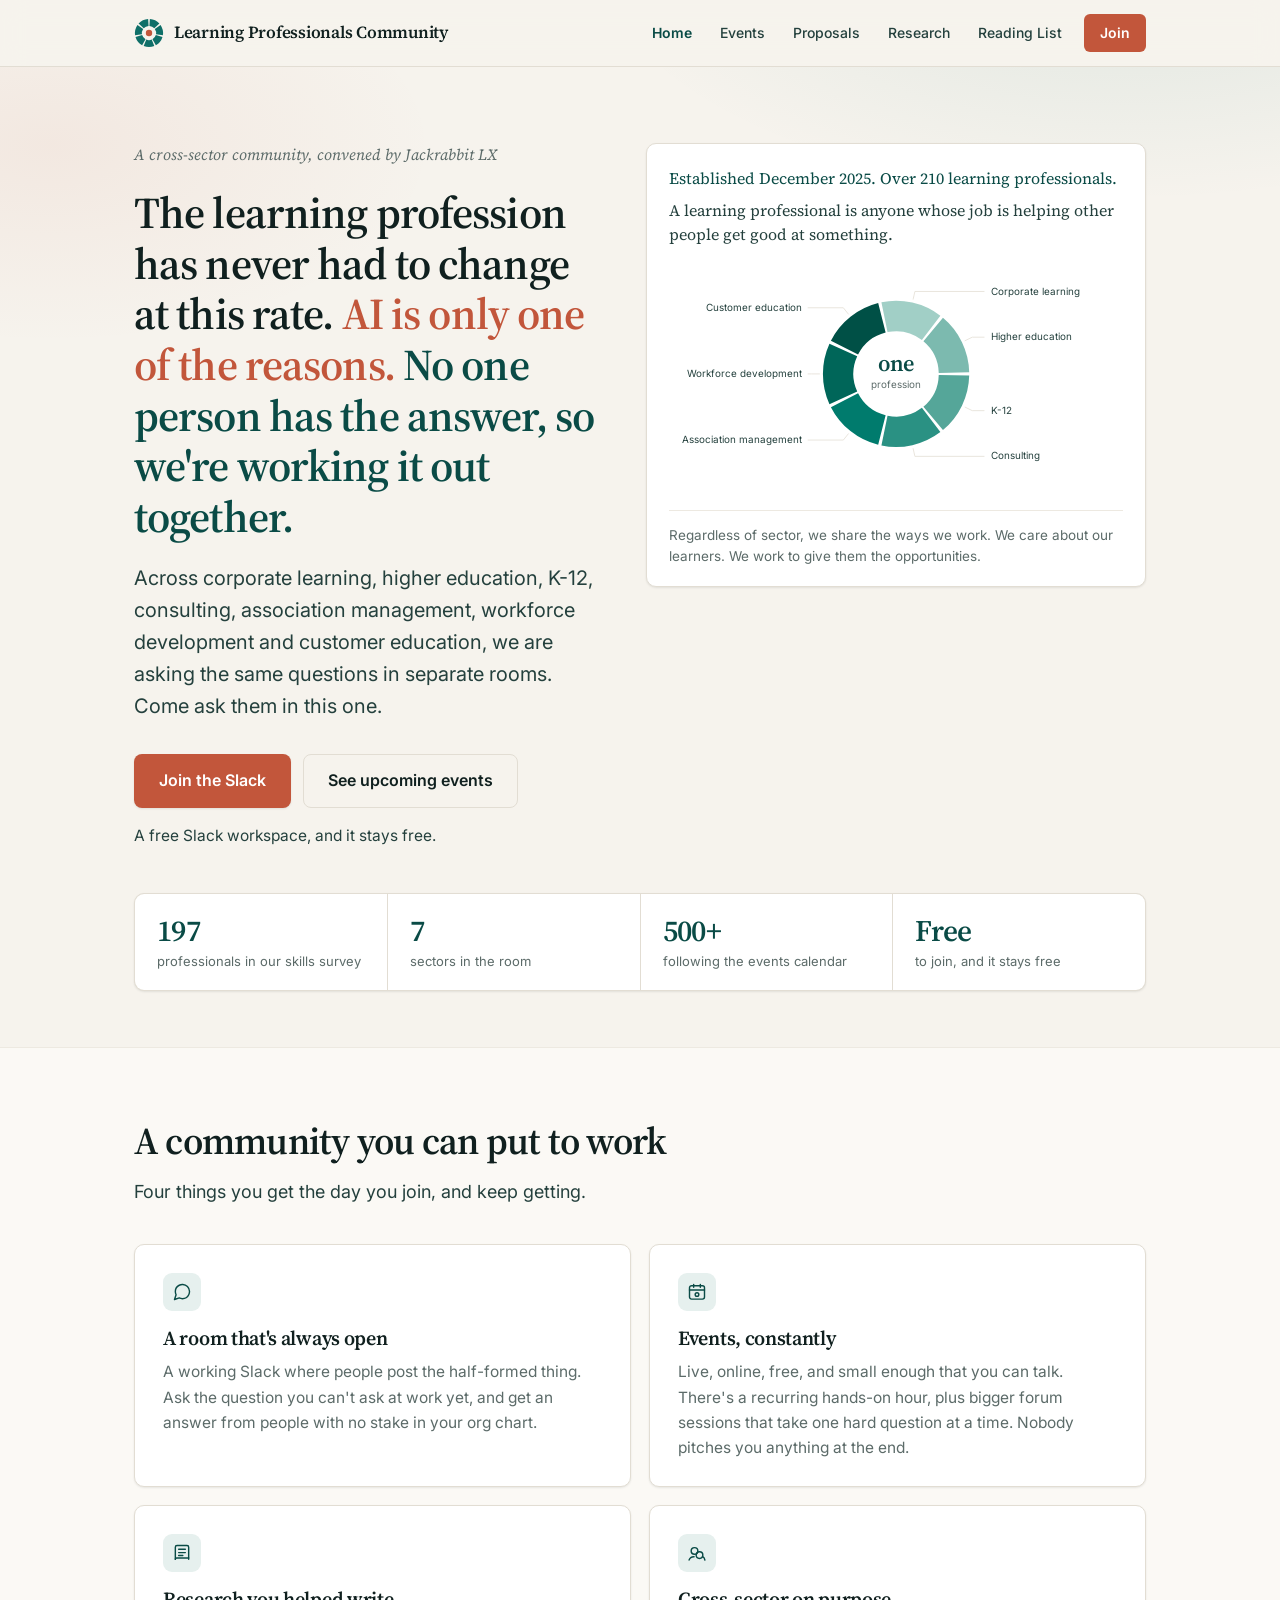
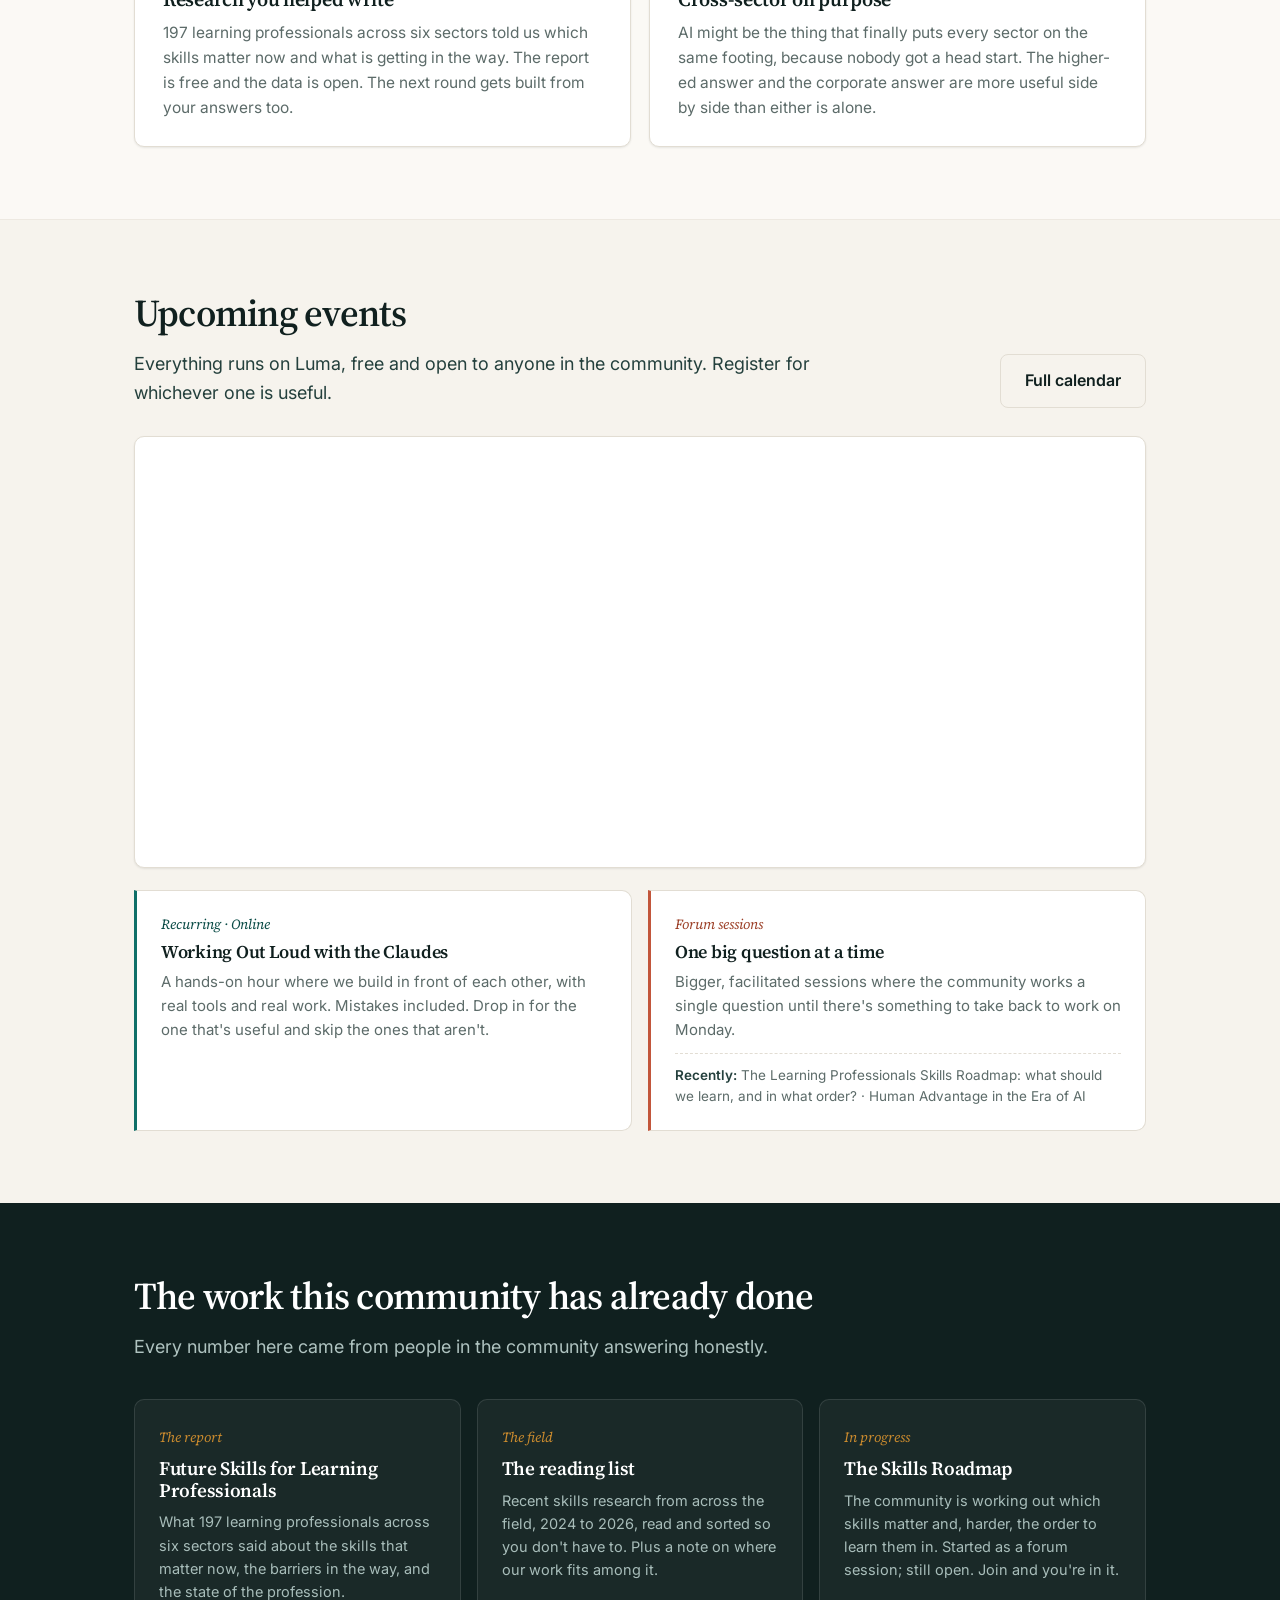
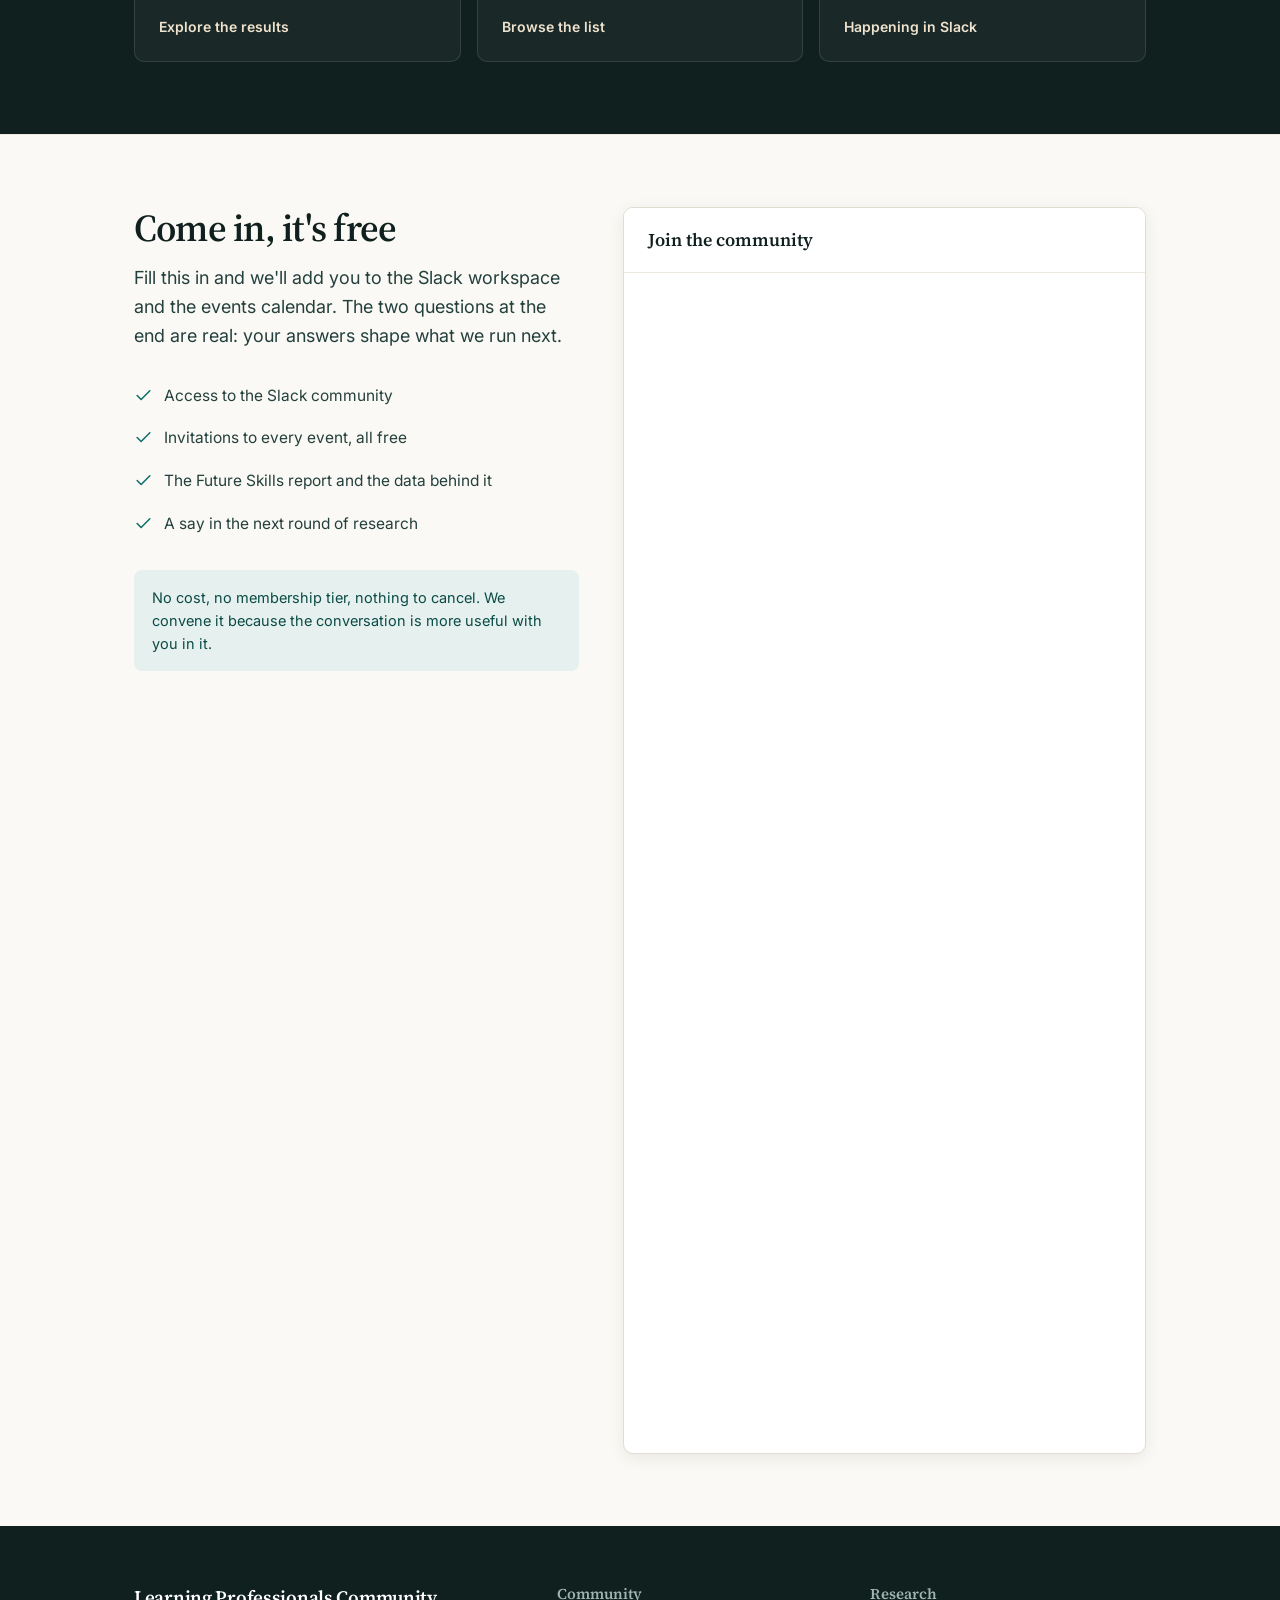
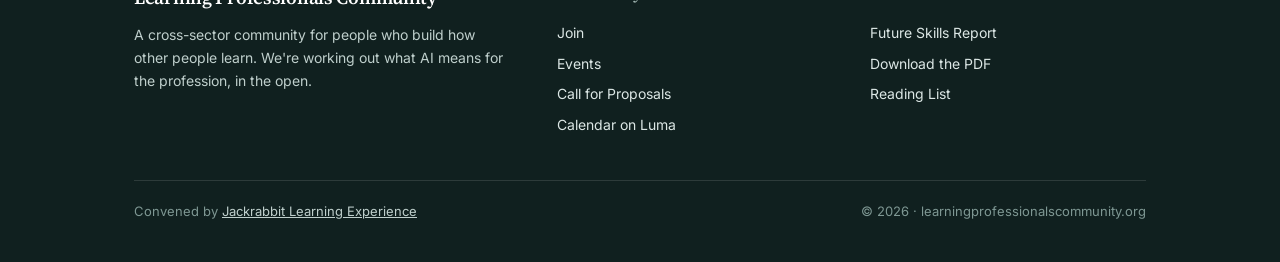
==== commit 99bee1f0: "Add the call for proposals page for the June 2027 gathering A new proposals.html for the first in-pe" ====
--- a/index.html
+++ b/index.html
@@ -329,8 +329,9 @@
     <nav class="site-nav">
       <a href="index.html" class="current">Home</a>
       <a href="#events">Events</a>
+      <a href="proposals.html">Proposals</a>
       <a href="research.html">Research</a>
-      <a href="reading-list.html">Reading list</a>
+      <a href="reading-list.html">Reading List</a>
       <a href="#join" class="nav-cta">Join</a>
     </nav>
   </div>
@@ -552,13 +553,14 @@
         <h4>Community</h4>
         <a href="#join">Join</a>
         <a href="#events">Events</a>
+        <a href="proposals.html">Call for Proposals</a>
         <a href="https://luma.com/jlx" target="_blank" rel="noopener">Calendar on Luma</a>
       </div>
       <div class="foot-col">
         <h4>Research</h4>
-        <a href="research.html">Future Skills report</a>
+        <a href="research.html">Future Skills Report</a>
         <a href="assets/future-skills-report.pdf">Download the PDF</a>
-        <a href="reading-list.html">Reading list</a>
+        <a href="reading-list.html">Reading List</a>
       </div>
     </div>
     <div class="foot-rule">
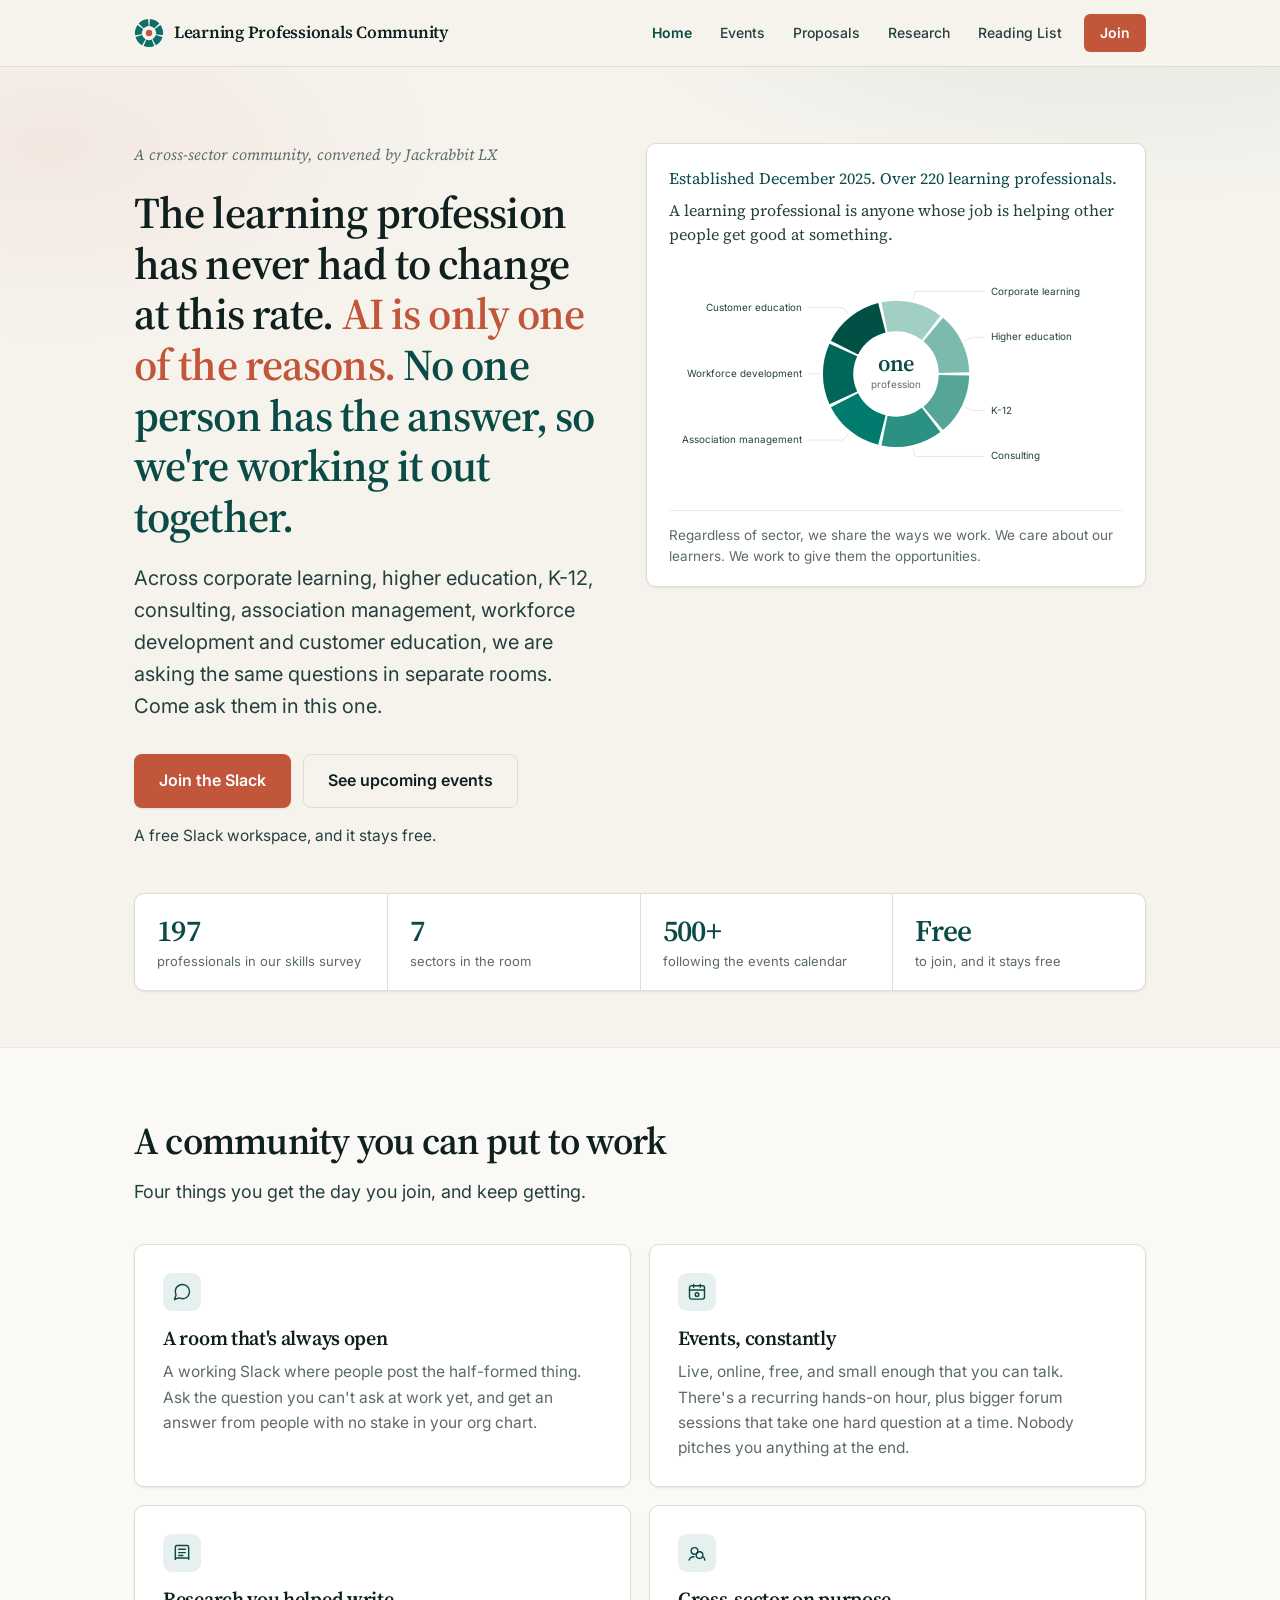
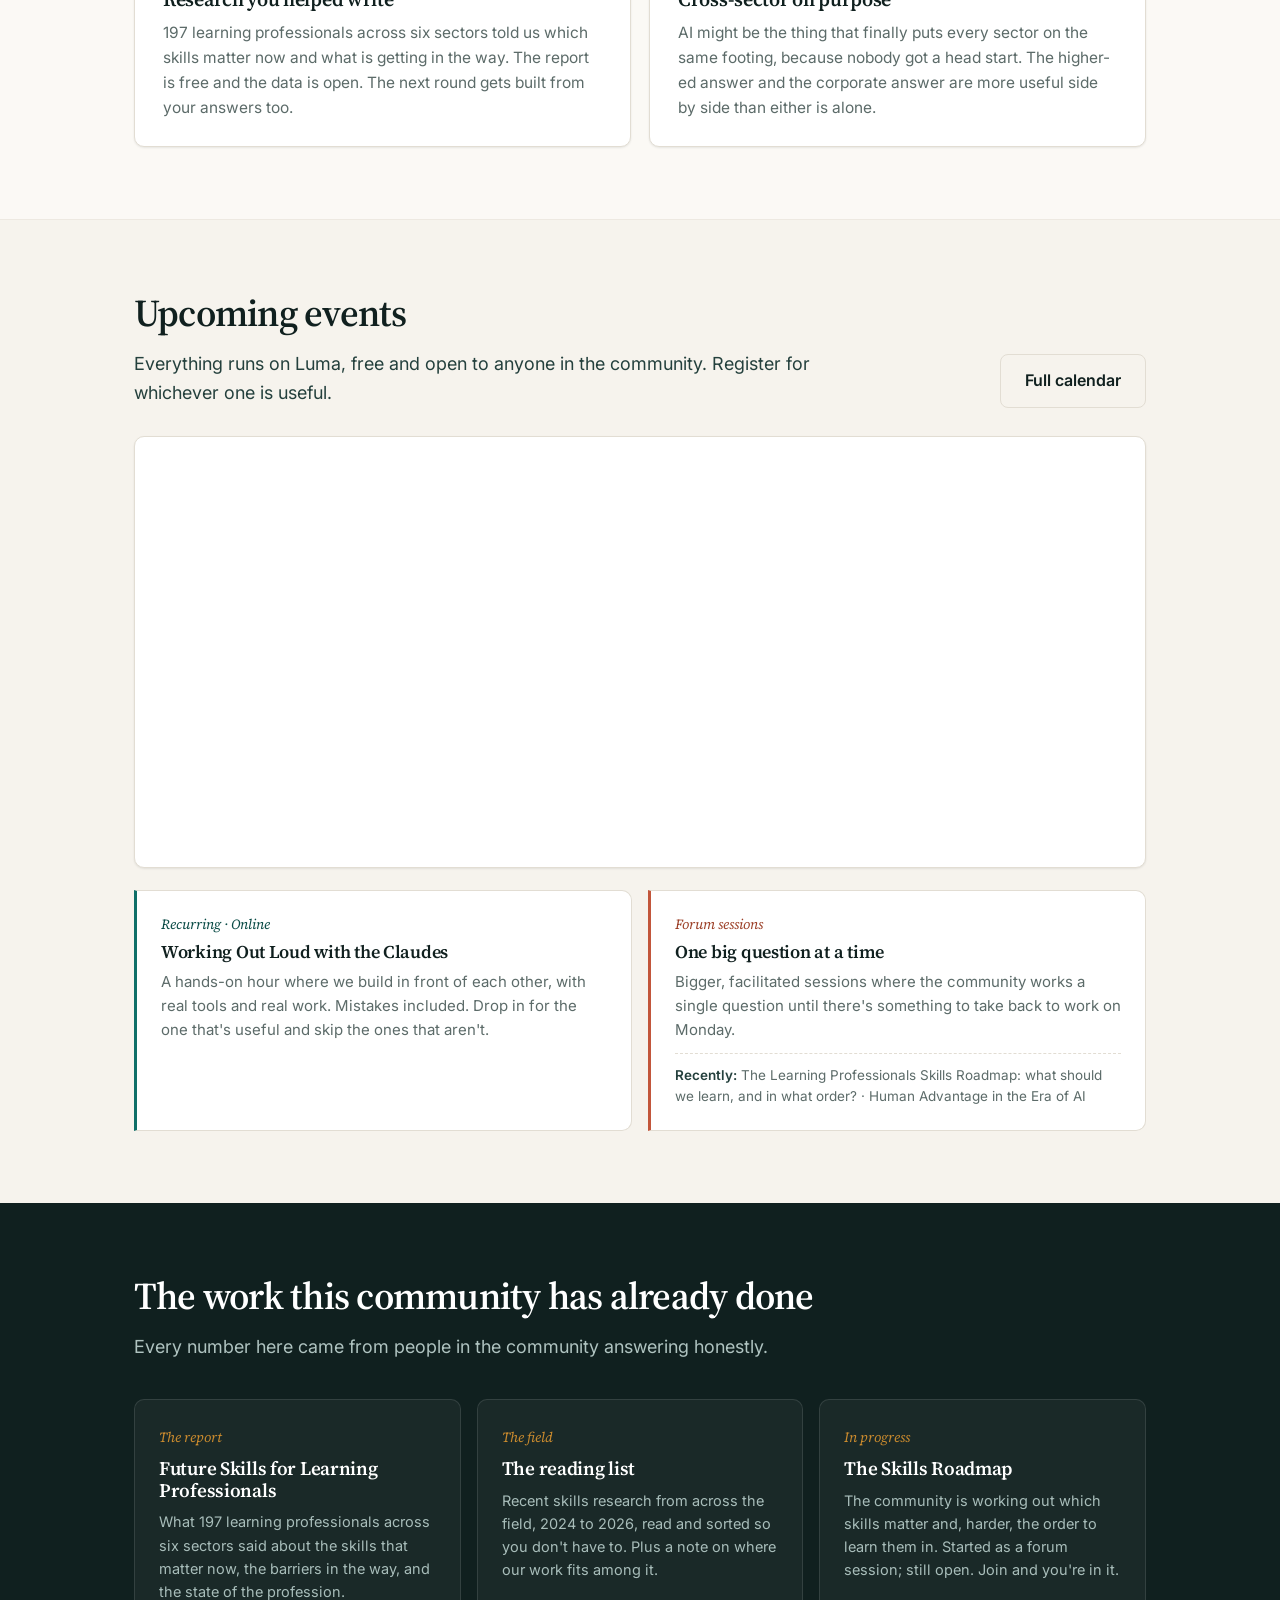
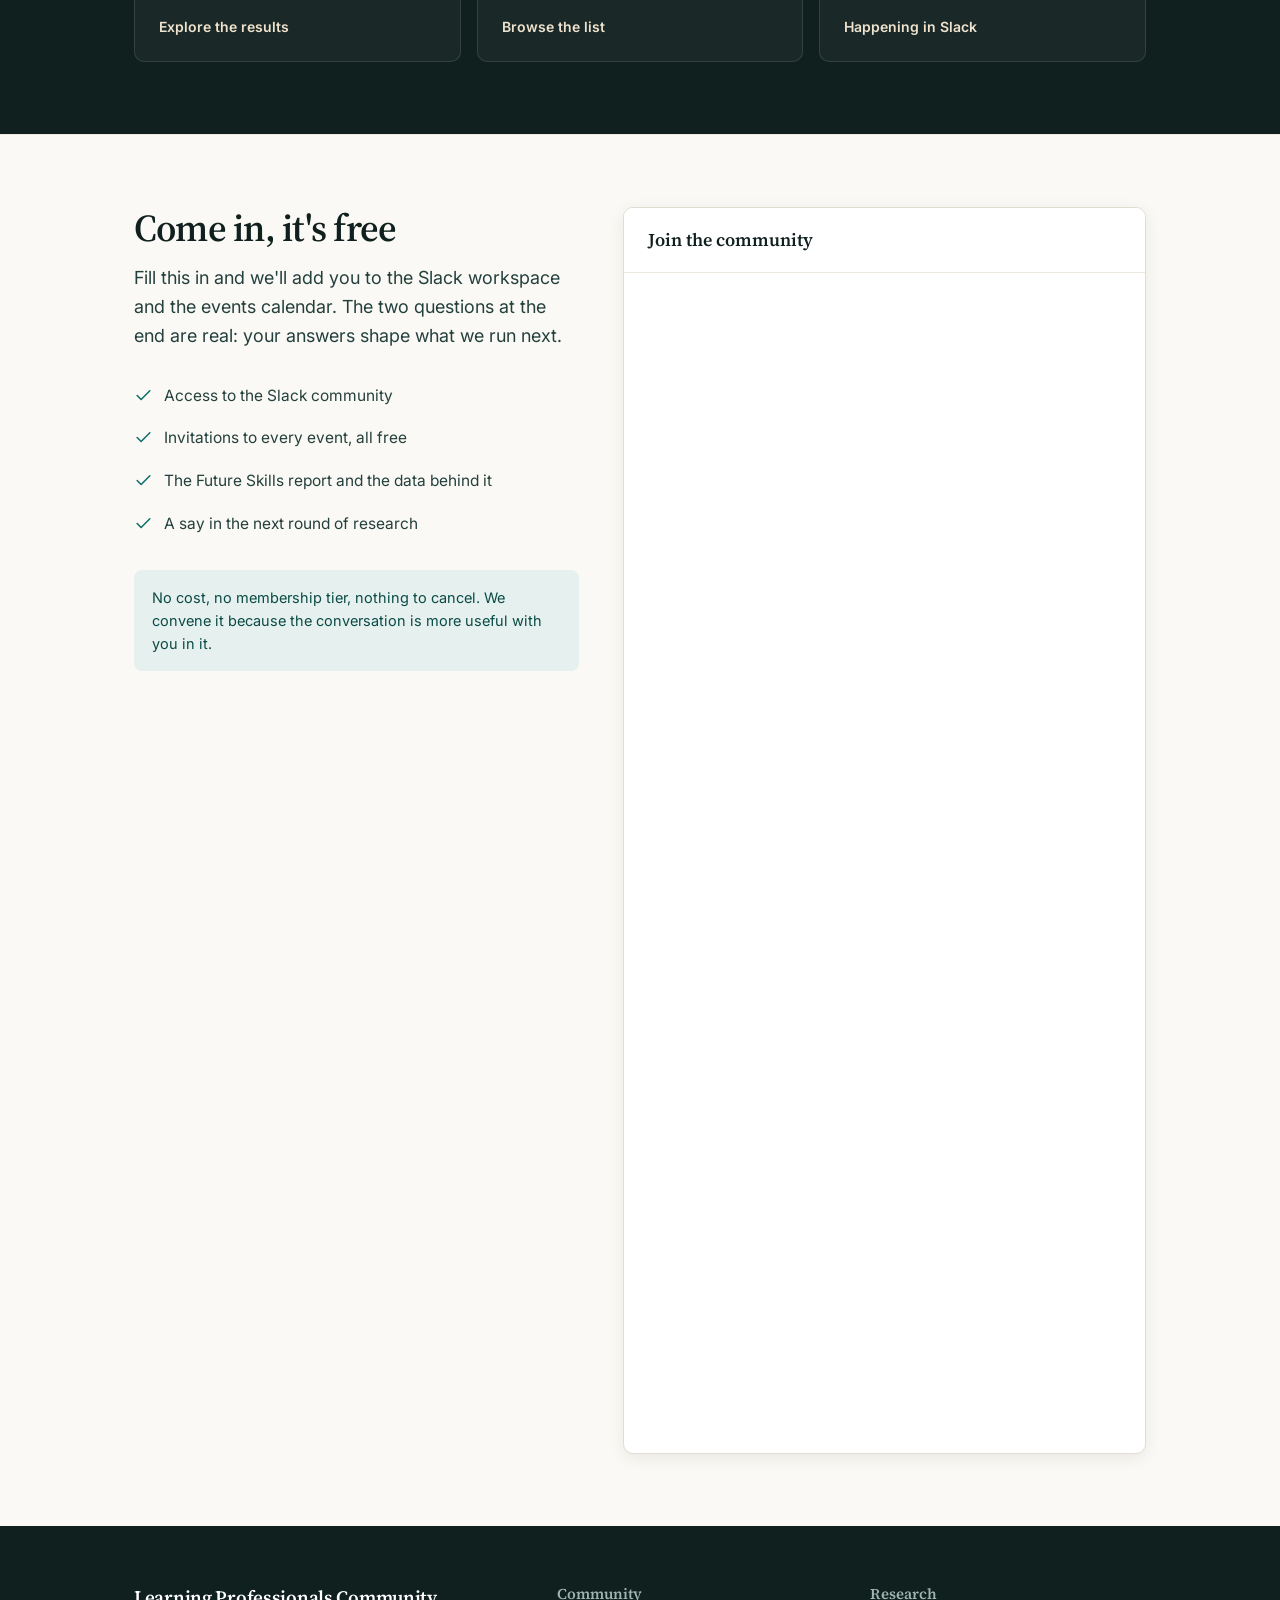
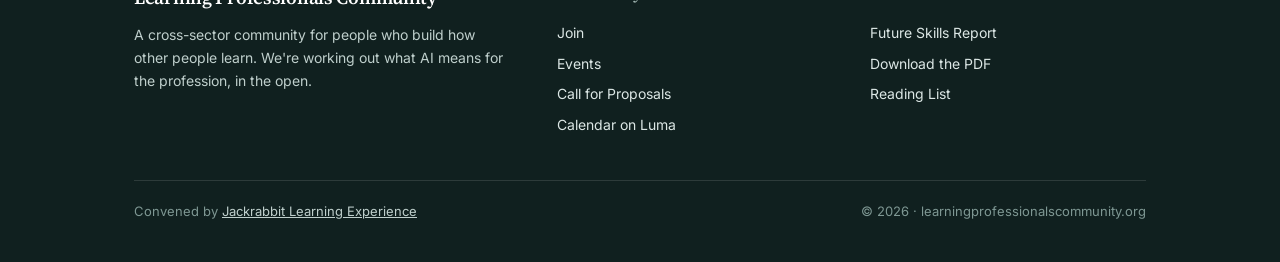
==== commit 1c6aca38: "Member count: 210 to 220 (223 active humans)" ====
--- a/index.html
+++ b/index.html
@@ -359,7 +359,7 @@
        </div>
       <figure class="sector-figure">
         <p class="sector-stat">Established December 2025. Over <span
-          data-member-count>210</span> learning professionals.</p>
+          data-member-count>220</span> learning professionals.</p>
         <p class="sector-def">A learning professional is anyone whose job is helping other
           people get good at something.</p>
         <svg class="sector-ring" viewBox="-18 0 596 320" role="img"
